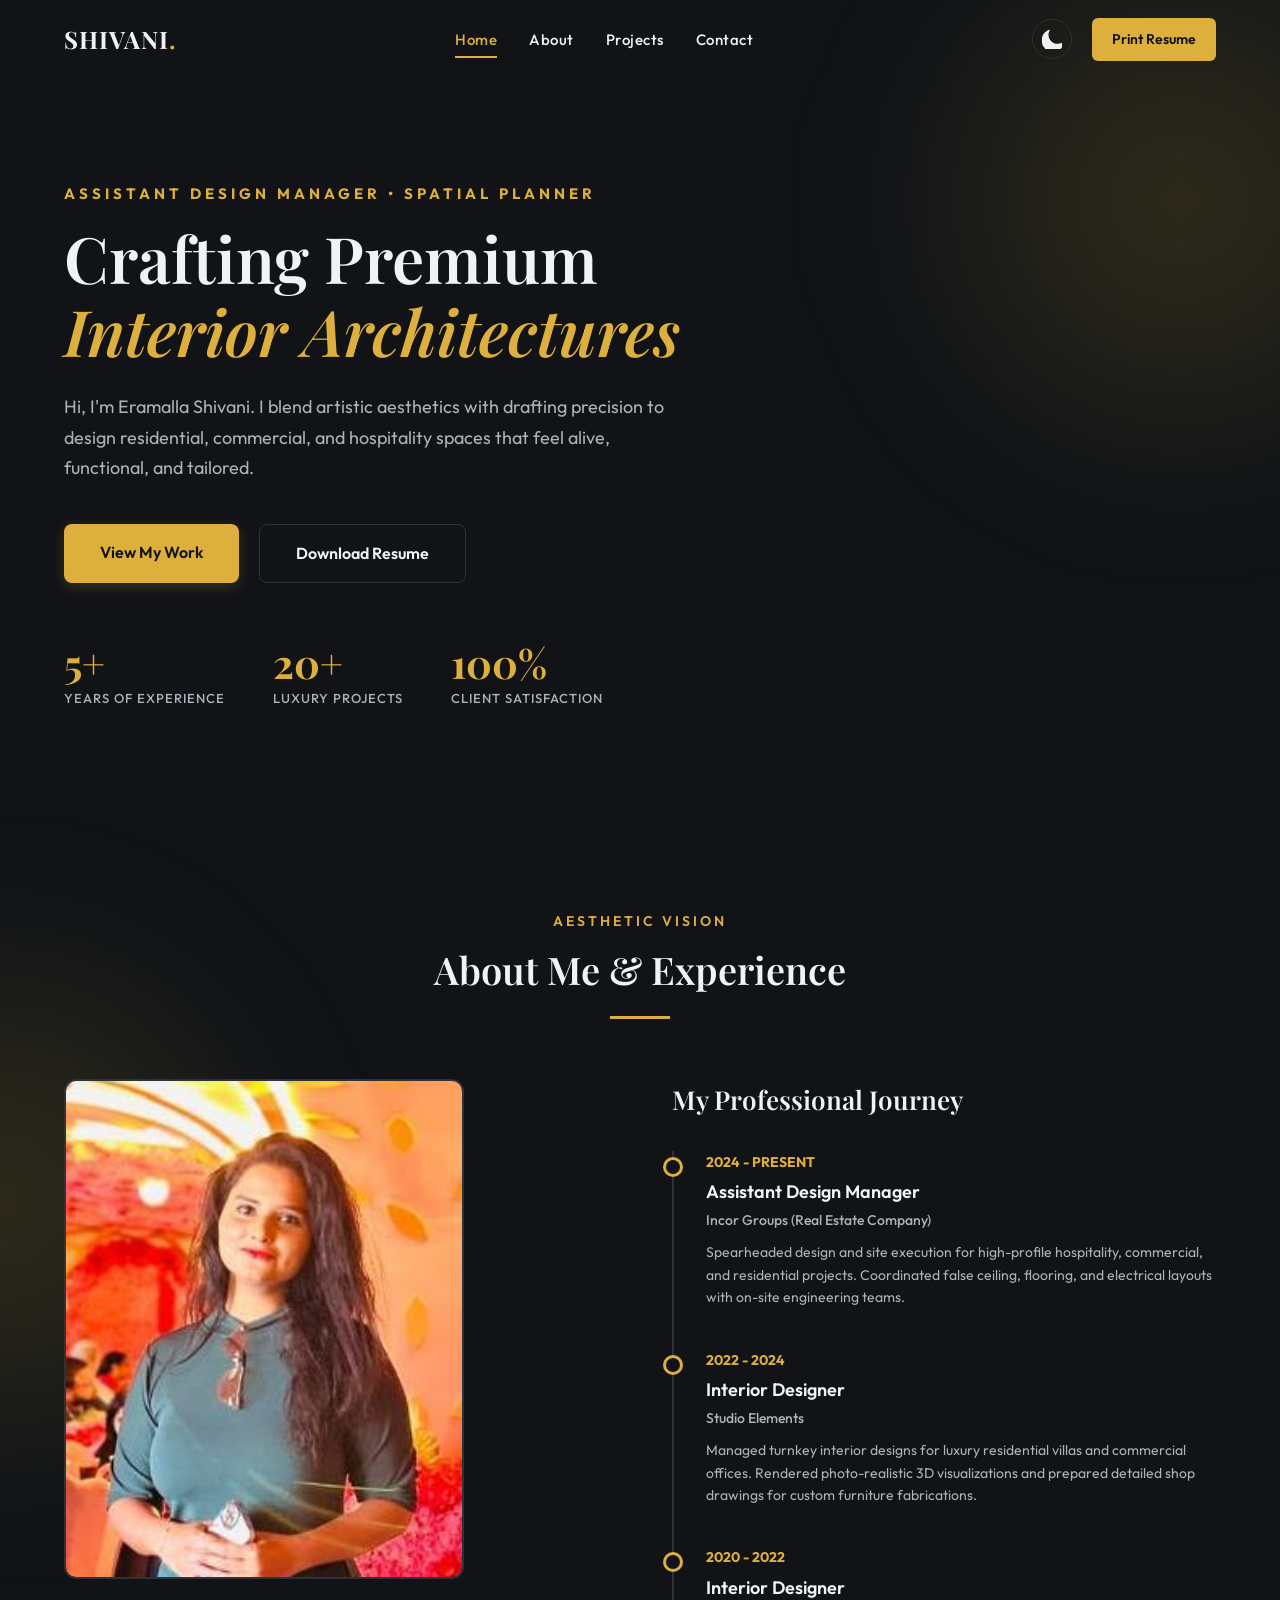
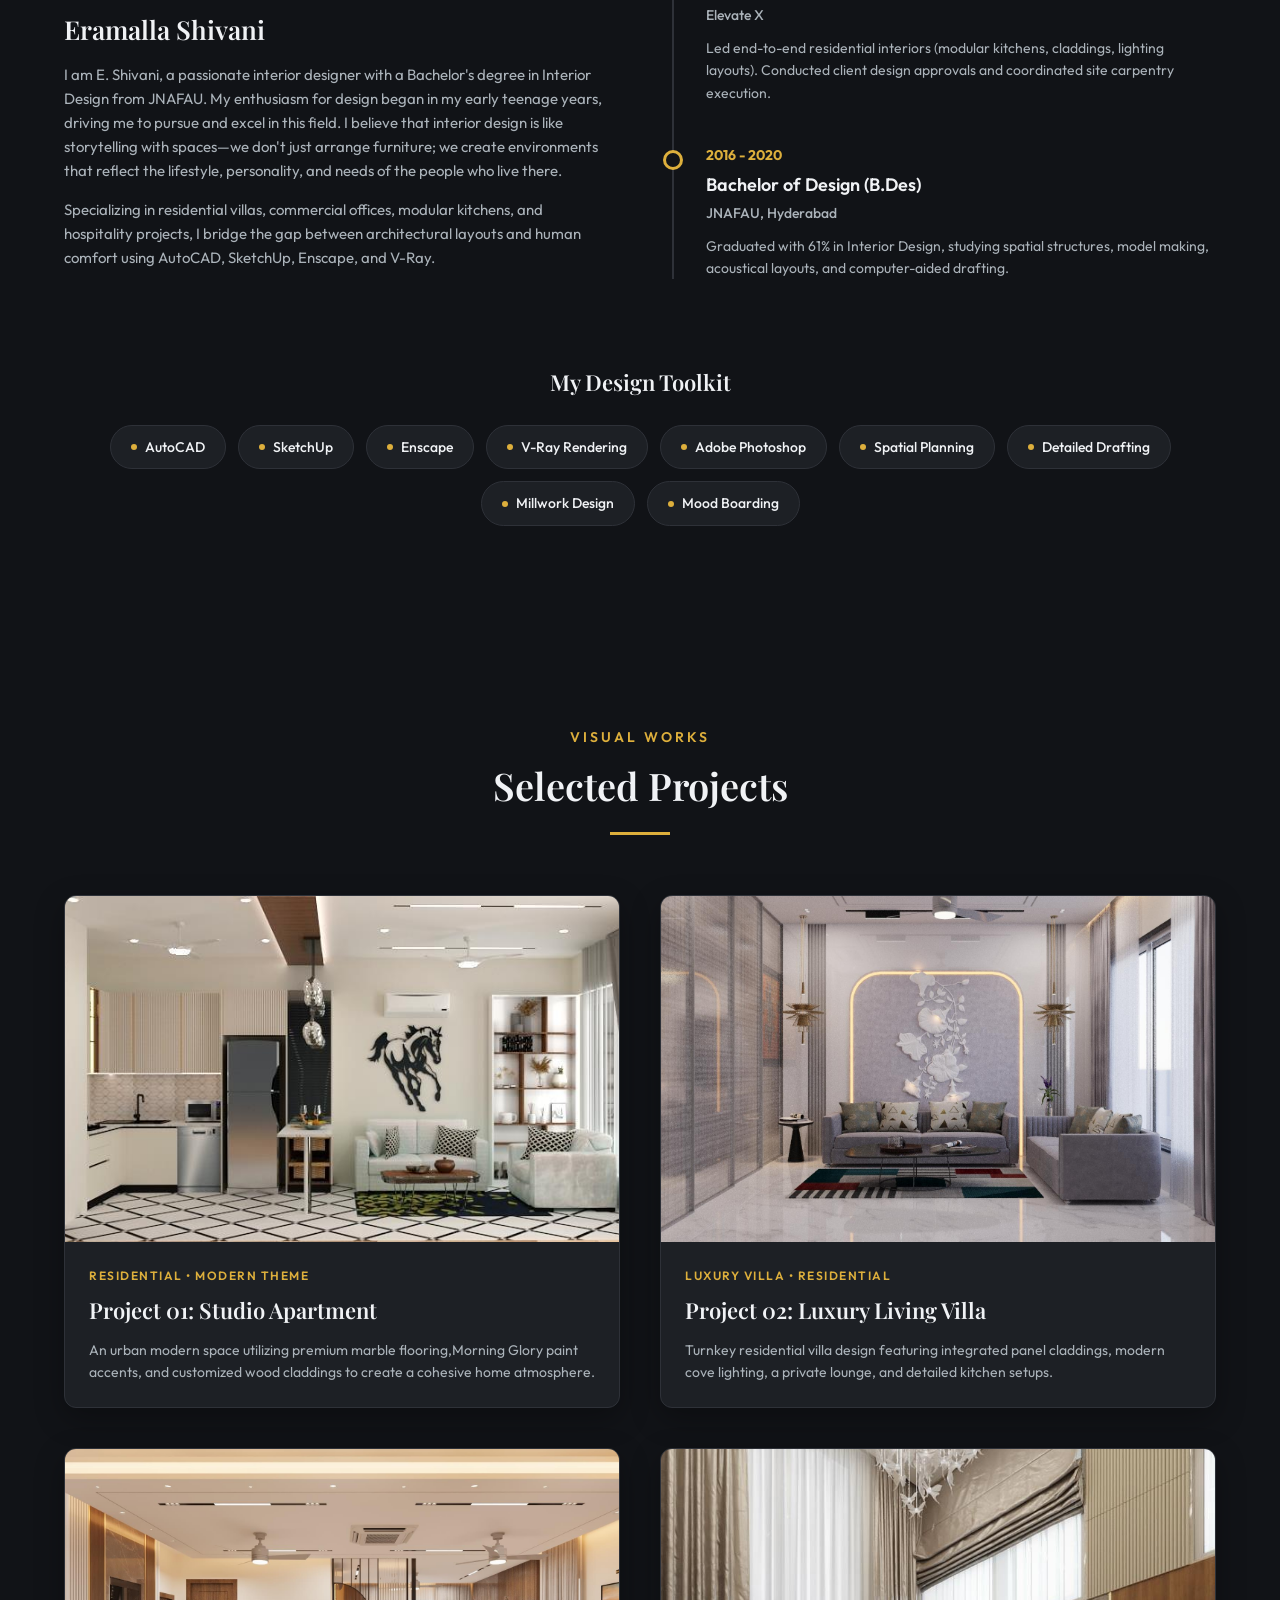
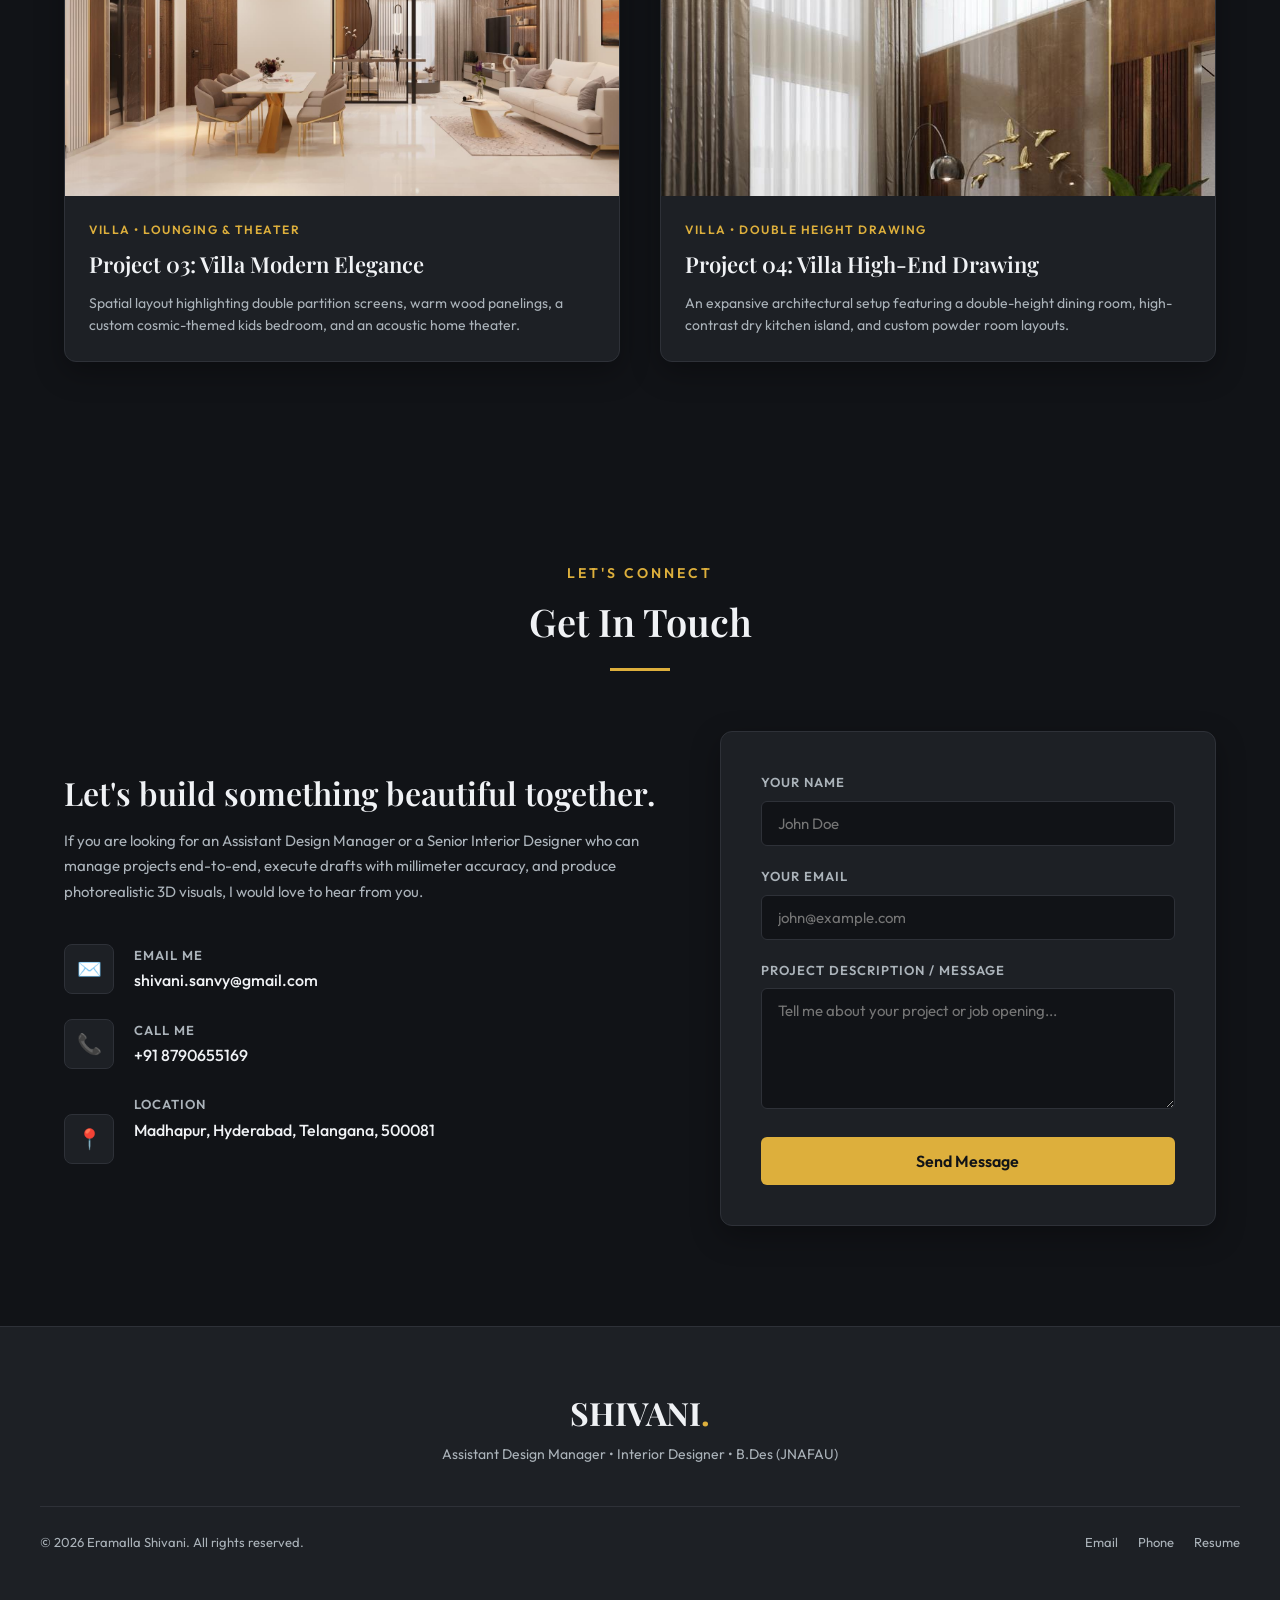
==== index.html @ 8a2777db "Initial commit: Upgraded ATS resume and projects-first portfolio website" ====
<!DOCTYPE html>
<html lang="en">
<head>
    <meta charset="UTF-8">
    <meta name="viewport" content="width=device-width, initial-scale=1.0">
    <meta name="description" content="Professional Interior Design Portfolio of Eramalla Shivani - Assistant Design Manager specializing in premium residential, commercial, and hospitality spaces.">
    <title>Eramalla Shivani | Interior Design & Spatial Planning Portfolio</title>
    
    <!-- Google Fonts: Outfit for body, Playfair Display for headings -->
    <link rel="preconnect" href="https://fonts.googleapis.com">
    <link rel="preconnect" href="https://fonts.gstatic.com" crossorigin>
    <link href="https://fonts.googleapis.com/css2?family=Outfit:wght@300;400;500;600;700&family=Playfair+Display:ital,wght@0,400;0,600;0,700;1,400&display=swap" rel="stylesheet">
    
    <link rel="stylesheet" href="index.css">
</head>
<body class="dark-theme"> <!-- Dark mode by default for high-end studio feel -->
    
    <!-- Background Overlay Elements -->
    <div class="glow-orb" id="orb-1"></div>
    <div class="glow-orb" id="orb-2"></div>

    <!-- Navigation Header -->
    <header class="main-header" id="main-header">
        <div class="header-container">
            <a href="#home" class="logo" id="logo-link">
                <span class="logo-text">SHIVANI</span>
                <span class="logo-dot">.</span>
            </a>
            
            <nav class="nav-menu" id="nav-menu">
                <a href="#home" class="nav-link active">Home</a>
                <a href="#about" class="nav-link">About</a>
                <a href="#projects" class="nav-link">Projects</a>
                <a href="#contact" class="nav-link">Contact</a>
            </nav>

            <div class="header-actions">
                <button class="theme-toggle-btn" id="theme-toggle" aria-label="Toggle Theme">
                    <!-- Sun Icon -->
                    <svg class="sun-icon" width="20" height="20" fill="currentColor" viewBox="0 0 16 16">
                        <path d="M8 11a3 3 0 1 1 0-6 3 3 0 0 1 0 6zm0 1a4 4 0 1 0 0-8 4 4 0 0 0 0 8zM8 0a.5.5 0 0 1 .5.5v2a.5.5 0 0 1-1 0v-2A.5.5 0 0 1 8 0zm0 13a.5.5 0 0 1 .5.5v2a.5.5 0 0 1-1 0v-2A.5.5 0 0 1 8 13zm8-5a.5.5 0 0 1-.5.5h-2a.5.5 0 0 1 0-1h2a.5.5 0 0 1 .5.5zM3 8a.5.5 0 0 1-.5.5h-2a.5.5 0 0 1 0-1h2A.5.5 0 0 1 3 8zm10.657-5.657a.5.5 0 0 1 0 .707l-1.414 1.415a.5.5 0 1 1-.707-.708l1.414-1.414a.5.5 0 0 1 .707 0zm-9.193 9.193a.5.5 0 0 1 0 .707L3.05 13.657a.5.5 0 0 1-.707-.707l1.414-1.414a.5.5 0 0 1 .707 0zm9.193 2.121a.5.5 0 0 1-.707 0l-1.414-1.414a.5.5 0 0 1 .707-.707l1.414 1.414a.5.5 0 0 1 0 .707zM4.464 4.465a.5.5 0 0 1-.707 0L2.343 3.05a.5.5 0 1 1 .707-.707l1.414 1.414a.5.5 0 0 1 0 .708z"/>
                    </svg>
                    <!-- Moon Icon -->
                    <svg class="moon-icon" width="20" height="20" fill="currentColor" viewBox="0 0 16 16">
                        <path d="M6 .278a.768.768 0 0 1 .08.858 7.208 7.208 0 0 0-.878 3.46c0 4.021 3.278 7.277 7.284 7.277 1.397 0 2.767-.394 3.948-1.085a.761.761 0 0 1 1.057.942 9.09 9.09 0 1 1-11.28-11.285A.76.76 0 0 1 6 .278z"/>
                    </svg>
                </button>
                <a href="ERAMALLA_SHIVANI_RESUME_ATS.html" class="nav-cta-btn" id="nav-cta">Print Resume</a>
            </div>
            
            <button class="mobile-menu-btn" id="mobile-menu-btn" aria-label="Open Menu">
                <span class="bar"></span>
                <span class="bar"></span>
                <span class="bar"></span>
            </button>
        </div>
    </header>

    <!-- Mobile Nav Overlay -->
    <div class="mobile-nav-overlay" id="mobile-nav-overlay">
        <nav class="mobile-nav-menu">
            <a href="#home" class="mobile-nav-link">Home</a>
            <a href="#about" class="mobile-nav-link">About</a>
            <a href="#projects" class="mobile-nav-link">Projects</a>
            <a href="#contact" class="mobile-nav-link">Contact</a>
            <a href="ERAMALLA_SHIVANI_RESUME_ATS.html" class="mobile-nav-link mobile-cta">Print Resume</a>
        </nav>
    </div>

    <!-- Main Content -->
    <main>
        
        <!-- Hero Section -->
        <section class="hero-section" id="home">
            <div class="hero-container">
                <div class="hero-content">
                    <span class="hero-subtitle">Assistant Design Manager &bull; Spatial Planner</span>
                    <h1 class="hero-title">Crafting Premium <br><span class="accent-text">Interior Architectures</span></h1>
                    <p class="hero-description">
                        Hi, I'm Eramalla Shivani. I blend artistic aesthetics with drafting precision to design residential, commercial, and hospitality spaces that feel alive, functional, and tailored.
                    </p>
                    <div class="hero-cta-group">
                        <a href="#projects" class="primary-btn">View My Work</a>
                        <a href="ERAMALLA_SHIVANI_RESUME_ATS.html" class="secondary-btn" target="_blank">Download Resume</a>
                    </div>
                    <div class="hero-stats">
                        <div class="stat-item">
                            <span class="stat-num">5+</span>
                            <span class="stat-label">Years of Experience</span>
                        </div>
                        <div class="stat-item">
                            <span class="stat-num">20+</span>
                            <span class="stat-label">Luxury Projects</span>
                        </div>
                        <div class="stat-item">
                            <span class="stat-num">100%</span>
                            <span class="stat-label">Client Satisfaction</span>
                        </div>
                    </div>
                </div>
            </div>
        </section>

        <!-- About & Experience Section -->
        <section class="about-section" id="about">
            <div class="section-container">
                <div class="section-header">
                    <span class="section-subtitle">Aesthetic Vision</span>
                    <h2 class="section-title">About Me & Experience</h2>
                    <div class="header-line"></div>
                </div>
                
                <div class="about-grid">
                    <!-- Bio & Image -->
                    <div class="bio-wrapper">
                        <div class="bio-image-card">
                            <img src="images/page_2_face_closeup.png" alt="Eramalla Shivani" class="bio-photo" id="bio-photo">
                            <div class="card-border-decoration"></div>
                        </div>
                        <div class="bio-text">
                            <h3>Eramalla Shivani</h3>
                            <p>
                                I am E. Shivani, a passionate interior designer with a Bachelor's degree in Interior Design from JNAFAU. My enthusiasm for design began in my early teenage years, driving me to pursue and excel in this field. I believe that interior design is like storytelling with spaces—we don't just arrange furniture; we create environments that reflect the lifestyle, personality, and needs of the people who live there.
                            </p>
                            <p>
                                Specializing in residential villas, commercial offices, modular kitchens, and hospitality projects, I bridge the gap between architectural layouts and human comfort using AutoCAD, SketchUp, Enscape, and V-Ray.
                            </p>
                        </div>
                    </div>
                    
                    <!-- Professional Timeline -->
                    <div class="experience-wrapper">
                        <h3>My Professional Journey</h3>
                        <div class="timeline" id="experience-timeline">
                            
                            <div class="timeline-item">
                                <div class="timeline-dot"></div>
                                <div class="timeline-time">2024 - Present</div>
                                <div class="timeline-content">
                                    <h4>Assistant Design Manager</h4>
                                    <h5>Incor Groups (Real Estate Company)</h5>
                                    <p>Spearheaded design and site execution for high-profile hospitality, commercial, and residential projects. Coordinated false ceiling, flooring, and electrical layouts with on-site engineering teams.</p>
                                </div>
                            </div>
                            
                            <div class="timeline-item">
                                <div class="timeline-dot"></div>
                                <div class="timeline-time">2022 - 2024</div>
                                <div class="timeline-content">
                                    <h4>Interior Designer</h4>
                                    <h5>Studio Elements</h5>
                                    <p>Managed turnkey interior designs for luxury residential villas and commercial offices. Rendered photo-realistic 3D visualizations and prepared detailed shop drawings for custom furniture fabrications.</p>
                                </div>
                            </div>

                            <div class="timeline-item">
                                <div class="timeline-dot"></div>
                                <div class="timeline-time">2020 - 2022</div>
                                <div class="timeline-content">
                                    <h4>Interior Designer</h4>
                                    <h5>Elevate X</h5>
                                    <p>Led end-to-end residential interiors (modular kitchens, claddings, lighting layouts). Conducted client design approvals and coordinated site carpentry execution.</p>
                                </div>
                            </div>
                            
                            <div class="timeline-item">
                                <div class="timeline-dot"></div>
                                <div class="timeline-time">2016 - 2020</div>
                                <div class="timeline-content">
                                    <h4>Bachelor of Design (B.Des)</h4>
                                    <h5>JNAFAU, Hyderabad</h5>
                                    <p>Graduated with 61% in Interior Design, studying spatial structures, model making, acoustical layouts, and computer-aided drafting.</p>
                                </div>
                            </div>
                            
                        </div>
                    </div>
                </div>

                <!-- Toolkit Block -->
                <div class="toolkit-wrapper">
                    <h3 class="toolkit-title">My Design Toolkit</h3>
                    <div class="toolkit-tags">
                        <div class="tool-tag"><span class="tool-dot"></span> AutoCAD</div>
                        <div class="tool-tag"><span class="tool-dot"></span> SketchUp</div>
                        <div class="tool-tag"><span class="tool-dot"></span> Enscape</div>
                        <div class="tool-tag"><span class="tool-dot"></span> V-Ray Rendering</div>
                        <div class="tool-tag"><span class="tool-dot"></span> Adobe Photoshop</div>
                        <div class="tool-tag"><span class="tool-dot"></span> Spatial Planning</div>
                        <div class="tool-tag"><span class="tool-dot"></span> Detailed Drafting</div>
                        <div class="tool-tag"><span class="tool-dot"></span> Millwork Design</div>
                        <div class="tool-tag"><span class="tool-dot"></span> Mood Boarding</div>
                    </div>
                </div>

            </div>
        </section>

        <!-- Selected Projects Section -->
        <section class="projects-section" id="projects">
            <div class="section-container">
                <div class="section-header">
                    <span class="section-subtitle">Visual Works</span>
                    <h2 class="section-title">Selected Projects</h2>
                    <div class="header-line"></div>
                </div>

                <div class="projects-grid" id="projects-grid">
                    
                    <!-- Project 1 Card -->
                    <article class="project-card" data-project-id="p1">
                        <div class="card-image-wrapper">
                            <img src="images/page_8_img_2.jpg" alt="Studio Apartment Urban Modern Layout" class="card-image">
                            <div class="card-overlay">
                                <span class="view-gallery-text">View Full 3D Gallery →</span>
                            </div>
                        </div>
                        <div class="card-info">
                            <span class="project-category">Residential &bull; Modern Theme</span>
                            <h3 class="project-title">Project 01: Studio Apartment</h3>
                            <p class="project-summary">
                                An urban modern space utilizing premium marble flooring,Morning Glory paint accents, and customized wood claddings to create a cohesive home atmosphere.
                            </p>
                        </div>
                    </article>

                    <!-- Project 2 Card -->
                    <article class="project-card" data-project-id="p2">
                        <div class="card-image-wrapper">
                            <img src="images/page_13_img_2.jpg" alt="Luxury Villa Design Layout" class="card-image">
                            <div class="card-overlay">
                                <span class="view-gallery-text">View Full 3D Gallery →</span>
                            </div>
                        </div>
                        <div class="card-info">
                            <span class="project-category">Luxury Villa &bull; Residential</span>
                            <h3 class="project-title">Project 02: Luxury Living Villa</h3>
                            <p class="project-summary">
                                Turnkey residential villa design featuring integrated panel claddings, modern cove lighting, a private lounge, and detailed kitchen setups.
                            </p>
                        </div>
                    </article>

                    <!-- Project 3 Card -->
                    <article class="project-card" data-project-id="p3">
                        <div class="card-image-wrapper">
                            <img src="images/page_19_img_2.jpg" alt="Villa LLD Layout" class="card-image">
                            <div class="card-overlay">
                                <span class="view-gallery-text">View Full 3D Gallery →</span>
                            </div>
                        </div>
                        <div class="card-info">
                            <span class="project-category">Villa &bull; Lounging & Theater</span>
                            <h3 class="project-title">Project 03: Villa Modern Elegance</h3>
                            <p class="project-summary">
                                Spatial layout highlighting double partition screens, warm wood panelings, a custom cosmic-themed kids bedroom, and an acoustic home theater.
                            </p>
                        </div>
                    </article>

                    <!-- Project 4 Card -->
                    <article class="project-card" data-project-id="p4">
                        <div class="card-image-wrapper">
                            <img src="images/page_23_img_2.jpg" alt="Double Height Dining Area Layout" class="card-image">
                            <div class="card-overlay">
                                <span class="view-gallery-text">View Full 3D Gallery →</span>
                            </div>
                        </div>
                        <div class="card-info">
                            <span class="project-category">Villa &bull; Double Height Drawing</span>
                            <h3 class="project-title">Project 04: Villa High-End Drawing</h3>
                            <p class="project-summary">
                                An expansive architectural setup featuring a double-height dining room, high-contrast dry kitchen island, and custom powder room layouts.
                            </p>
                        </div>
                    </article>

                </div>
            </div>
        </section>

        <!-- Contact Section -->
        <section class="contact-section" id="contact">
            <div class="section-container">
                <div class="section-header">
                    <span class="section-subtitle">Let's Connect</span>
                    <h2 class="section-title">Get In Touch</h2>
                    <div class="header-line"></div>
                </div>

                <div class="contact-grid">
                    <div class="contact-details">
                        <h3>Let's build something beautiful together.</h3>
                        <p>
                            If you are looking for an Assistant Design Manager or a Senior Interior Designer who can manage projects end-to-end, execute drafts with millimeter accuracy, and produce photorealistic 3D visuals, I would love to hear from you.
                        </p>
                        
                        <div class="contact-links-list">
                            <div class="contact-link-item">
                                <span class="contact-icon-box">✉️</span>
                                <div>
                                    <h5>Email Me</h5>
                                    <a href="mailto:shivani.sanvy@gmail.com">shivani.sanvy@gmail.com</a>
                                </div>
                            </div>
                            <div class="contact-link-item">
                                <span class="contact-icon-box">📞</span>
                                <div>
                                    <h5>Call Me</h5>
                                    <a href="tel:+918790655169">+91 8790655169</a>
                                </div>
                            </div>
                            <div class="contact-link-item">
                                <span class="contact-icon-box">📍</span>
                                <div>
                                    <h5>Location</h5>
                                    <p>Madhapur, Hyderabad, Telangana, 500081</p>
                                </div>
                            </div>
                        </div>
                    </div>

                    <!-- Simple Interactive Contact Form -->
                    <div class="contact-form-card">
                        <form id="contact-form" onsubmit="event.preventDefault(); alert('Thank you for reaching out! Shivani will get back to you shortly.'); this.reset();">
                            <div class="form-group">
                                <label for="form-name">Your Name</label>
                                <input type="text" id="form-name" placeholder="John Doe" required>
                            </div>
                            <div class="form-group">
                                <label for="form-email">Your Email</label>
                                <input type="email" id="form-email" placeholder="john@example.com" required>
                            </div>
                            <div class="form-group">
                                <label for="form-message">Project Description / Message</label>
                                <textarea id="form-message" rows="5" placeholder="Tell me about your project or job opening..." required></textarea>
                            </div>
                            <button type="submit" class="submit-btn">Send Message</button>
                        </form>
                    </div>
                </div>
            </div>
        </section>

    </main>

    <!-- Footer -->
    <footer class="main-footer">
        <div class="footer-container">
            <div class="footer-top">
                <a href="#home" class="footer-logo">SHIVANI<span class="logo-dot">.</span></a>
                <p>Assistant Design Manager &bull; Interior Designer &bull; B.Des (JNAFAU)</p>
            </div>
            <div class="footer-bottom">
                <p class="copyright">&copy; 2026 Eramalla Shivani. All rights reserved.</p>
                <div class="footer-socials">
                    <a href="mailto:shivani.sanvy@gmail.com">Email</a>
                    <a href="tel:+918790655169">Phone</a>
                    <a href="ERAMALLA_SHIVANI_RESUME_ATS.html" target="_blank">Resume</a>
                </div>
            </div>
        </div>
    </footer>

    <!-- Interactive Lightbox Modal -->
    <div class="lightbox-modal" id="lightbox-modal" aria-hidden="true" role="dialog">
        <button class="lightbox-close" id="lightbox-close" aria-label="Close Lightbox">&times;</button>
        
        <div class="lightbox-container">
            <div class="lightbox-content">
                <!-- Project info -->
                <div class="lightbox-info">
                    <h3 class="lightbox-title" id="lightbox-title">Project Name</h3>
                    <p class="lightbox-desc" id="lightbox-desc">Project description goes here.</p>
                </div>
                
                <!-- Main image display -->
                <div class="lightbox-slider-wrapper">
                    <button class="slider-btn prev-btn" id="slider-prev" aria-label="Previous image">&lt;</button>
                    <div class="slider-image-container">
                        <img src="" alt="Project Visual Rendering" class="slider-image" id="slider-image">
                    </div>
                    <button class="slider-btn next-btn" id="slider-next" aria-label="Next image">&gt;</button>
                </div>

                <!-- Slider Indicators / Thumbnails -->
                <div class="lightbox-thumbnails" id="lightbox-thumbnails">
                    <!-- Dynamic thumbs will be placed here -->
                </div>

                <div class="lightbox-counter" id="lightbox-counter">Image 1 of 5</div>
            </div>
        </div>
    </div>

    <!-- Scripts -->
    <script src="app.js"></script>
</body>
</html>
---- index.css ----
/* Design System & Variables */
:root {
    /* Fonts */
    --font-heading: 'Playfair Display', Georgia, serif;
    --font-body: 'Outfit', -apple-system, BlinkMacSystemFont, sans-serif;
    
    /* Layout */
    --container-width: 1200px;
    --header-height: 80px;
    --border-radius: 12px;
    --transition: all 0.35s cubic-bezier(0.25, 0.8, 0.25, 1);
    
    /* Light Theme Palette (HSL) */
    --light-bg: hsl(30, 20%, 97%);
    --light-card: hsl(0, 0%, 100%);
    --light-text: hsl(220, 20%, 15%);
    --light-text-muted: hsl(220, 10%, 45%);
    --light-accent: hsl(43, 75%, 45%);
    --light-accent-muted: hsl(43, 50%, 88%);
    --light-border: hsl(220, 15%, 90%);
    --light-glow: rgba(212, 175, 55, 0.15);
}

/* Theme Mappings */
.dark-theme {
    --bg-color: hsl(220, 15%, 8%);
    --card-color: hsl(220, 12%, 13%);
    --text-color: hsl(210, 20%, 95%);
    --text-muted: hsl(210, 10%, 70%);
    --accent-color: hsl(43, 70%, 55%);
    --accent-muted: hsl(43, 40%, 20%);
    --border-color: hsl(220, 10%, 20%);
    --glow-color: rgba(212, 175, 55, 0.2);
    --shadow: 0 10px 30px rgba(0, 0, 0, 0.3);
}

.light-theme {
    --bg-color: var(--light-bg);
    --card-color: var(--light-card);
    --text-color: var(--light-text);
    --text-muted: var(--light-text-muted);
    --accent-color: var(--light-accent);
    --accent-muted: var(--light-accent-muted);
    --border-color: var(--light-border);
    --glow-color: var(--light-glow);
    --shadow: 0 10px 30px rgba(44, 62, 80, 0.08);
}

/* Base Styles */
* {
    box-sizing: border-box;
    margin: 0;
    padding: 0;
}

html {
    scroll-behavior: smooth;
}

body {
    background-color: var(--bg-color);
    color: var(--text-color);
    font-family: var(--font-body);
    line-height: 1.6;
    overflow-x: hidden;
    transition: background-color 0.4s ease, color 0.4s ease;
}

/* Ambient glow orbs */
.glow-orb {
    position: absolute;
    width: 600px;
    height: 600px;
    border-radius: 50%;
    background: radial-gradient(circle, var(--glow-color) 0%, rgba(0,0,0,0) 70%);
    z-index: -1;
    pointer-events: none;
    filter: blur(80px);
    transition: background 0.4s ease;
}

#orb-1 {
    top: -100px;
    right: -200px;
    animation: drift 25s infinite alternate;
}

#orb-2 {
    top: 900px;
    left: -300px;
    animation: drift 30s infinite alternate-reverse;
}

@keyframes drift {
    0% { transform: translate(0, 0) scale(1); }
    100% { transform: translate(100px, 80px) scale(1.1); }
}

/* Typography elements */
h1, h2, h3, h4, h5, h6 {
    font-family: var(--font-heading);
    font-weight: 600;
    color: var(--text-color);
}

a {
    color: var(--accent-color);
    text-decoration: none;
    transition: var(--transition);
}

/* Layout Utilities */
.section-container {
    max-width: var(--container-width);
    margin: 0 auto;
    padding: 100px 24px;
}

.section-header {
    text-align: center;
    margin-bottom: 60px;
}

.section-subtitle {
    font-family: var(--font-body);
    font-size: 14px;
    text-transform: uppercase;
    letter-spacing: 3px;
    color: var(--accent-color);
    font-weight: 600;
    display: block;
    margin-bottom: 8px;
}

.section-title {
    font-size: 38px;
    margin-bottom: 15px;
}

.header-line {
    width: 60px;
    height: 3px;
    background-color: var(--accent-color);
    margin: 0 auto;
}

/* Navigation Header with glassmorphism */
.main-header {
    position: fixed;
    top: 0;
    left: 0;
    width: 100%;
    height: var(--header-height);
    z-index: 100;
    transition: var(--transition);
    border-bottom: 1px solid transparent;
}

.main-header.scrolled {
    background-color: rgba(18, 22, 28, 0.8);
    backdrop-filter: blur(12px);
    -webkit-backdrop-filter: blur(12px);
    height: 70px;
    border-bottom: 1px solid var(--border-color);
    box-shadow: 0 4px 20px rgba(0, 0, 0, 0.15);
}

.light-theme .main-header.scrolled {
    background-color: rgba(247, 246, 244, 0.85);
}

.header-container {
    max-width: var(--container-width);
    height: 100%;
    margin: 0 auto;
    padding: 0 24px;
    display: flex;
    justify-content: space-between;
    align-items: center;
}

.logo {
    display: flex;
    align-items: baseline;
    font-family: var(--font-heading);
    font-size: 24px;
    font-weight: 700;
    letter-spacing: 1px;
    color: var(--text-color);
}

.logo-dot {
    color: var(--accent-color);
}

.nav-menu {
    display: flex;
    gap: 32px;
}

.nav-link {
    color: var(--text-color);
    font-size: 15px;
    font-weight: 500;
    letter-spacing: 0.5px;
    position: relative;
    padding: 6px 0;
}

.nav-link::after {
    content: '';
    position: absolute;
    bottom: 0;
    left: 0;
    width: 0;
    height: 2px;
    background-color: var(--accent-color);
    transition: var(--transition);
}

.nav-link:hover, .nav-link.active {
    color: var(--accent-color);
}

.nav-link:hover::after, .nav-link.active::after {
    width: 100%;
}

.header-actions {
    display: flex;
    align-items: center;
    gap: 20px;
}

/* Theme Toggle Button */
.theme-toggle-btn {
    background: none;
    border: none;
    color: var(--text-color);
    cursor: pointer;
    width: 40px;
    height: 40px;
    border-radius: 50%;
    display: flex;
    align-items: center;
    justify-content: center;
    transition: var(--transition);
    border: 1px solid var(--border-color);
}

.theme-toggle-btn:hover {
    color: var(--accent-color);
    background-color: var(--border-color);
}

.sun-icon { display: none; }
.moon-icon { display: block; }

.light-theme .sun-icon { display: block; }
.light-theme .moon-icon { display: none; }

.nav-cta-btn {
    background-color: var(--accent-color);
    color: hsl(220, 15%, 8%);
    font-weight: 600;
    padding: 10px 20px;
    border-radius: 6px;
    font-size: 14px;
}

.light-theme .nav-cta-btn {
    color: #ffffff;
}

.nav-cta-btn:hover {
    transform: translateY(-2px);
    box-shadow: 0 4px 12px rgba(212, 175, 55, 0.3);
}

/* Mobile Menu Button */
.mobile-menu-btn {
    display: none;
    flex-direction: column;
    justify-content: space-between;
    width: 24px;
    height: 18px;
    background: none;
    border: none;
    cursor: pointer;
    z-index: 102;
}

.mobile-menu-btn .bar {
    width: 100%;
    height: 2px;
    background-color: var(--text-color);
    transition: var(--transition);
}

/* Mobile Menu Open State */
.mobile-menu-btn.open .bar:nth-child(1) {
    transform: rotate(45deg) translate(5px, 6px);
}
.mobile-menu-btn.open .bar:nth-child(2) {
    opacity: 0;
}
.mobile-menu-btn.open .bar:nth-child(3) {
    transform: rotate(-45deg) translate(5px, -6px);
}

.mobile-nav-overlay {
    position: fixed;
    top: 0;
    left: 0;
    width: 100vw;
    height: 100vh;
    background-color: var(--bg-color);
    z-index: 99;
    display: flex;
    align-items: center;
    justify-content: center;
    transform: translateX(100%);
    transition: transform 0.4s ease-in-out;
}

.mobile-nav-overlay.open {
    transform: translateX(0);
}

.mobile-nav-menu {
    display: flex;
    flex-direction: column;
    gap: 30px;
    text-align: center;
}

.mobile-nav-link {
    font-family: var(--font-heading);
    font-size: 28px;
    color: var(--text-color);
}

.mobile-cta {
    font-family: var(--font-body);
    font-size: 20px;
    padding: 12px 30px;
    background-color: var(--accent-color);
    color: #ffffff;
    border-radius: 30px;
    margin-top: 15px;
}

/* Hero Section Style */
.hero-section {
    min-height: 90vh;
    padding-top: var(--header-height);
    display: flex;
    align-items: center;
    position: relative;
}

.hero-container {
    max-width: var(--container-width);
    margin: 0 auto;
    padding: 60px 24px;
    width: 100%;
}

.hero-content {
    max-width: 700px;
    position: relative;
    z-index: 10;
}

.hero-subtitle {
    font-size: 15px;
    text-transform: uppercase;
    letter-spacing: 4px;
    color: var(--accent-color);
    font-weight: 700;
    display: inline-block;
    margin-bottom: 15px;
}

.hero-title {
    font-size: 64px;
    line-height: 1.15;
    margin-bottom: 24px;
}

.accent-text {
    font-style: italic;
    color: var(--accent-color);
}

.hero-description {
    font-size: 18px;
    color: var(--text-muted);
    margin-bottom: 40px;
    line-height: 1.7;
    max-width: 600px;
}

.hero-cta-group {
    display: flex;
    gap: 20px;
    margin-bottom: 60px;
}

.primary-btn {
    background-color: var(--accent-color);
    color: hsl(220, 15%, 8%);
    font-weight: 600;
    padding: 16px 36px;
    border-radius: 8px;
    font-size: 16px;
    box-shadow: 0 4px 14px rgba(212, 175, 55, 0.2);
}

.light-theme .primary-btn {
    color: #ffffff;
}

.primary-btn:hover {
    transform: translateY(-3px);
    box-shadow: 0 8px 24px rgba(212, 175, 55, 0.4);
}

.secondary-btn {
    background-color: transparent;
    color: var(--text-color);
    font-weight: 600;
    padding: 16px 36px;
    border-radius: 8px;
    font-size: 16px;
    border: 1px solid var(--border-color);
}

.secondary-btn:hover {
    background-color: var(--border-color);
    transform: translateY(-3px);
}

.hero-stats {
    display: flex;
    gap: 48px;
}

.stat-item {
    display: flex;
    flex-direction: column;
}

.stat-num {
    font-family: var(--font-heading);
    font-size: 40px;
    font-weight: 700;
    color: var(--accent-color);
    line-height: 1;
    margin-bottom: 5px;
}

.stat-label {
    font-size: 13px;
    text-transform: uppercase;
    letter-spacing: 1px;
    color: var(--text-muted);
    font-weight: 500;
}

/* About Section */
.about-grid {
    display: grid;
    grid-template-columns: 1fr 1fr;
    gap: 64px;
    align-items: start;
    margin-bottom: 60px;
}

.bio-wrapper {
    display: flex;
    flex-direction: column;
    gap: 30px;
}

.bio-image-card {
    position: relative;
    max-width: 400px;
    border-radius: var(--border-radius);
    overflow: hidden;
}

.bio-photo {
    width: 100%;
    display: block;
    aspect-ratio: 4/5;
    object-fit: cover;
    border-radius: var(--border-radius);
    border: 2px solid var(--border-color);
}

.card-border-decoration {
    position: absolute;
    top: 15px;
    left: 15px;
    right: -15px;
    bottom: -15px;
    border: 2px solid var(--accent-color);
    border-radius: var(--border-radius);
    z-index: -1;
    transition: var(--transition);
}

.bio-image-card:hover .card-border-decoration {
    transform: translate(-5px, -5px);
}

.bio-text h3 {
    font-size: 26px;
    margin-bottom: 12px;
}

.bio-text p {
    color: var(--text-muted);
    font-size: 15px;
    margin-bottom: 15px;
}

.experience-wrapper h3 {
    font-size: 26px;
    margin-bottom: 30px;
}

/* Professional Timeline */
.timeline {
    position: relative;
    border-left: 2px solid var(--border-color);
    padding-left: 32px;
}

.timeline-item {
    position: relative;
    margin-bottom: 40px;
}

.timeline-item:last-child {
    margin-bottom: 0;
}

.timeline-dot {
    position: absolute;
    left: -43px;
    top: 6px;
    width: 20px;
    height: 20px;
    border-radius: 50%;
    background-color: var(--bg-color);
    border: 3px solid var(--accent-color);
    z-index: 2;
    transition: var(--transition);
}

.timeline-item:hover .timeline-dot {
    background-color: var(--accent-color);
    transform: scale(1.2);
}

.timeline-time {
    font-size: 14px;
    font-weight: 700;
    color: var(--accent-color);
    margin-bottom: 5px;
    text-transform: uppercase;
}

.timeline-content h4 {
    font-family: var(--font-body);
    font-size: 18px;
    font-weight: 600;
    margin-bottom: 2px;
}

.timeline-content h5 {
    font-family: var(--font-body);
    font-size: 14px;
    font-weight: 500;
    color: var(--text-muted);
    margin-bottom: 10px;
}

.timeline-content p {
    font-size: 14px;
    color: var(--text-muted);
}

/* Toolkit styling */
.toolkit-wrapper {
    margin-top: 80px;
    text-align: center;
}

.toolkit-title {
    font-size: 22px;
    margin-bottom: 25px;
}

.toolkit-tags {
    display: flex;
    flex-wrap: wrap;
    justify-content: center;
    gap: 12px;
}

.tool-tag {
    background-color: var(--card-color);
    border: 1px solid var(--border-color);
    color: var(--text-color);
    padding: 10px 20px;
    border-radius: 30px;
    font-size: 14px;
    font-weight: 500;
    display: flex;
    align-items: center;
    gap: 8px;
    transition: var(--transition);
}

.tool-tag:hover {
    border-color: var(--accent-color);
    transform: translateY(-2px);
}

.tool-dot {
    width: 6px;
    height: 6px;
    border-radius: 50%;
    background-color: var(--accent-color);
}

/* Projects Section */
.projects-grid {
    display: grid;
    grid-template-columns: repeat(2, 1fr);
    gap: 40px;
}

.project-card {
    background-color: var(--card-color);
    border: 1px solid var(--border-color);
    border-radius: var(--border-radius);
    overflow: hidden;
    cursor: pointer;
    box-shadow: var(--shadow);
    transition: var(--transition);
}

.project-card:hover {
    transform: translateY(-8px);
    border-color: var(--accent-color);
}

.card-image-wrapper {
    position: relative;
    aspect-ratio: 16/10;
    overflow: hidden;
}

.card-image {
    width: 100%;
    height: 100%;
    object-fit: cover;
    transition: transform 0.5s ease;
}

.project-card:hover .card-image {
    transform: scale(1.05);
}

.card-overlay {
    position: absolute;
    top: 0;
    left: 0;
    width: 100%;
    height: 100%;
    background-color: rgba(20, 25, 33, 0.65);
    display: flex;
    align-items: center;
    justify-content: center;
    opacity: 0;
    transition: var(--transition);
}

.project-card:hover .card-overlay {
    opacity: 1;
}

.view-gallery-text {
    font-size: 15px;
    font-weight: 600;
    color: #ffffff;
    border: 1px solid #ffffff;
    padding: 10px 20px;
    border-radius: 6px;
}

.card-info {
    padding: 24px;
}

.project-category {
    font-size: 12px;
    text-transform: uppercase;
    letter-spacing: 1.5px;
    color: var(--accent-color);
    font-weight: 600;
    display: block;
    margin-bottom: 8px;
}

.project-title {
    font-size: 22px;
    margin-bottom: 10px;
}

.project-summary {
    font-size: 14px;
    color: var(--text-muted);
}

/* Contact Section */
.contact-grid {
    display: grid;
    grid-template-columns: 1.2fr 1fr;
    gap: 60px;
    align-items: center;
}

.contact-details h3 {
    font-size: 32px;
    margin-bottom: 15px;
    line-height: 1.25;
}

.contact-details p {
    color: var(--text-muted);
    font-size: 15px;
    margin-bottom: 40px;
    line-height: 1.7;
}

.contact-links-list {
    display: flex;
    flex-direction: column;
    gap: 25px;
}

.contact-link-item {
    display: flex;
    align-items: center;
    gap: 20px;
}

.contact-icon-box {
    width: 50px;
    height: 50px;
    border-radius: 8px;
    background-color: var(--card-color);
    border: 1px solid var(--border-color);
    display: flex;
    align-items: center;
    justify-content: center;
    font-size: 20px;
    color: var(--accent-color);
}

.contact-link-item h5 {
    font-family: var(--font-body);
    font-size: 13px;
    text-transform: uppercase;
    letter-spacing: 1px;
    color: var(--text-muted);
    margin-bottom: 2px;
}

.contact-link-item a, .contact-link-item p {
    font-size: 16px;
    font-weight: 500;
    color: var(--text-color);
}

.contact-link-item a:hover {
    color: var(--accent-color);
}

/* Form Styles */
.contact-form-card {
    background-color: var(--card-color);
    border: 1px solid var(--border-color);
    padding: 40px;
    border-radius: var(--border-radius);
    box-shadow: var(--shadow);
}

.form-group {
    margin-bottom: 20px;
}

.form-group label {
    display: block;
    font-size: 13px;
    text-transform: uppercase;
    letter-spacing: 1px;
    color: var(--text-muted);
    font-weight: 600;
    margin-bottom: 8px;
}

.form-group input, .form-group textarea {
    width: 100%;
    background-color: var(--bg-color);
    border: 1px solid var(--border-color);
    border-radius: 6px;
    padding: 12px 16px;
    font-family: var(--font-body);
    color: var(--text-color);
    font-size: 15px;
    outline: none;
    transition: var(--transition);
}

.form-group input:focus, .form-group textarea:focus {
    border-color: var(--accent-color);
    box-shadow: 0 0 8px rgba(212, 175, 55, 0.15);
}

.submit-btn {
    width: 100%;
    background-color: var(--accent-color);
    color: hsl(220, 15%, 8%);
    font-family: var(--font-body);
    font-weight: 600;
    padding: 14px;
    border: none;
    border-radius: 6px;
    cursor: pointer;
    font-size: 16px;
    transition: var(--transition);
}

.light-theme .submit-btn {
    color: #ffffff;
}

.submit-btn:hover {
    box-shadow: 0 4px 12px rgba(212, 175, 55, 0.3);
    transform: translateY(-2px);
}

/* Footer styling */
.main-footer {
    border-top: 1px solid var(--border-color);
    background-color: var(--card-color);
    padding: 60px 24px;
}

.footer-container {
    max-width: var(--container-width);
    margin: 0 auto;
    display: flex;
    flex-direction: column;
    gap: 40px;
}

.footer-top {
    text-align: center;
}

.footer-logo {
    font-family: var(--font-heading);
    font-size: 32px;
    font-weight: 700;
    color: var(--text-color);
}

.footer-top p {
    color: var(--text-muted);
    font-size: 14px;
    margin-top: 5px;
}

.footer-bottom {
    display: flex;
    justify-content: space-between;
    align-items: center;
    border-top: 1px solid var(--border-color);
    padding-top: 25px;
}

.copyright {
    font-size: 13px;
    color: var(--text-muted);
}

.footer-socials {
    display: flex;
    gap: 20px;
    font-size: 13px;
}

.footer-socials a {
    color: var(--text-muted);
}

.footer-socials a:hover {
    color: var(--accent-color);
}

/* Lightbox Modal with slide actions */
.lightbox-modal {
    position: fixed;
    top: 0;
    left: 0;
    width: 100vw;
    height: 100vh;
    background-color: rgba(10, 12, 16, 0.95);
    z-index: 1000;
    display: none;
    align-items: center;
    justify-content: center;
    opacity: 0;
    transition: opacity 0.35s ease;
}

.lightbox-modal.open {
    display: flex;
    opacity: 1;
}

.lightbox-close {
    position: absolute;
    top: 30px;
    right: 40px;
    background: none;
    border: none;
    color: #ffffff;
    font-size: 48px;
    cursor: pointer;
    z-index: 1010;
    line-height: 1;
    transition: var(--transition);
}

.lightbox-close:hover {
    color: var(--accent-color);
    transform: rotate(90deg);
}

.lightbox-container {
    width: 90%;
    max-width: 1000px;
    height: 85%;
    display: flex;
    flex-direction: column;
    justify-content: center;
    z-index: 1005;
}

.lightbox-content {
    background-color: var(--card-color);
    border: 1px solid var(--border-color);
    border-radius: var(--border-radius);
    padding: 30px;
    display: flex;
    flex-direction: column;
    align-items: center;
    position: relative;
    box-shadow: 0 20px 50px rgba(0, 0, 0, 0.5);
    width: 100%;
}

.lightbox-info {
    text-align: center;
    margin-bottom: 20px;
    width: 100%;
}

.lightbox-title {
    font-size: 26px;
    margin-bottom: 5px;
    color: #ffffff;
}

.light-theme .lightbox-title {
    color: var(--text-color);
}

.lightbox-desc {
    font-size: 14px;
    color: var(--text-muted);
    max-width: 600px;
    margin: 0 auto;
}

.lightbox-slider-wrapper {
    display: flex;
    align-items: center;
    justify-content: space-between;
    width: 100%;
    position: relative;
    margin-bottom: 25px;
}

.slider-image-container {
    width: calc(100% - 120px);
    aspect-ratio: 16/9;
    overflow: hidden;
    border-radius: 6px;
    border: 1px solid var(--border-color);
}

.slider-image {
    width: 100%;
    height: 100%;
    object-fit: contain;
    background-color: #0b0d10;
    transition: transform 0.4s ease;
}

.slider-btn {
    background-color: rgba(255, 255, 255, 0.1);
    color: #ffffff;
    border: none;
    width: 48px;
    height: 48px;
    border-radius: 50%;
    cursor: pointer;
    font-size: 20px;
    display: flex;
    align-items: center;
    justify-content: center;
    transition: var(--transition);
}

.slider-btn:hover {
    background-color: var(--accent-color);
    color: #000000;
}

/* Thumbnails list */
.lightbox-thumbnails {
    display: flex;
    justify-content: center;
    gap: 8px;
    margin-bottom: 10px;
    width: 100%;
    overflow-x: auto;
    padding-bottom: 5px;
}

.thumb-item {
    width: 60px;
    height: 40px;
    object-fit: cover;
    border-radius: 4px;
    cursor: pointer;
    opacity: 0.5;
    border: 2px solid transparent;
    transition: var(--transition);
}

.thumb-item.active, .thumb-item:hover {
    opacity: 1;
    border-color: var(--accent-color);
}

.lightbox-counter {
    font-size: 13px;
    color: var(--text-muted);
}

/* RESPONSIVE DESIGN */
@media (max-width: 992px) {
    .section-title { font-size: 32px; }
    .hero-title { font-size: 48px; }
    .about-grid { grid-template-columns: 1fr; gap: 40px; }
    .bio-image-card { margin: 0 auto; }
    .projects-grid { grid-template-columns: 1fr; gap: 30px; }
    .contact-grid { grid-template-columns: 1fr; gap: 40px; }
}

@media (max-width: 768px) {
    .nav-menu { display: none; }
    .header-actions .nav-cta-btn { display: none; }
    .mobile-menu-btn { display: flex; }
    .hero-section { min-height: 80vh; }
    .hero-stats { gap: 30px; }
    .stat-num { font-size: 32px; }
    .hero-cta-group { flex-direction: column; gap: 12px; }
    .primary-btn, .secondary-btn { width: 100%; text-align: center; }
    .timeline { padding-left: 20px; }
    .timeline-dot { left: -31px; }
    
    .lightbox-container { width: 95%; height: 90%; }
    .lightbox-content { padding: 15px; }
    .slider-image-container { width: 100%; }
    .slider-btn { position: absolute; top: 50%; transform: translateY(-50%); z-index: 10; }
    #slider-prev { left: 10px; }
    #slider-next { right: 10px; }
}
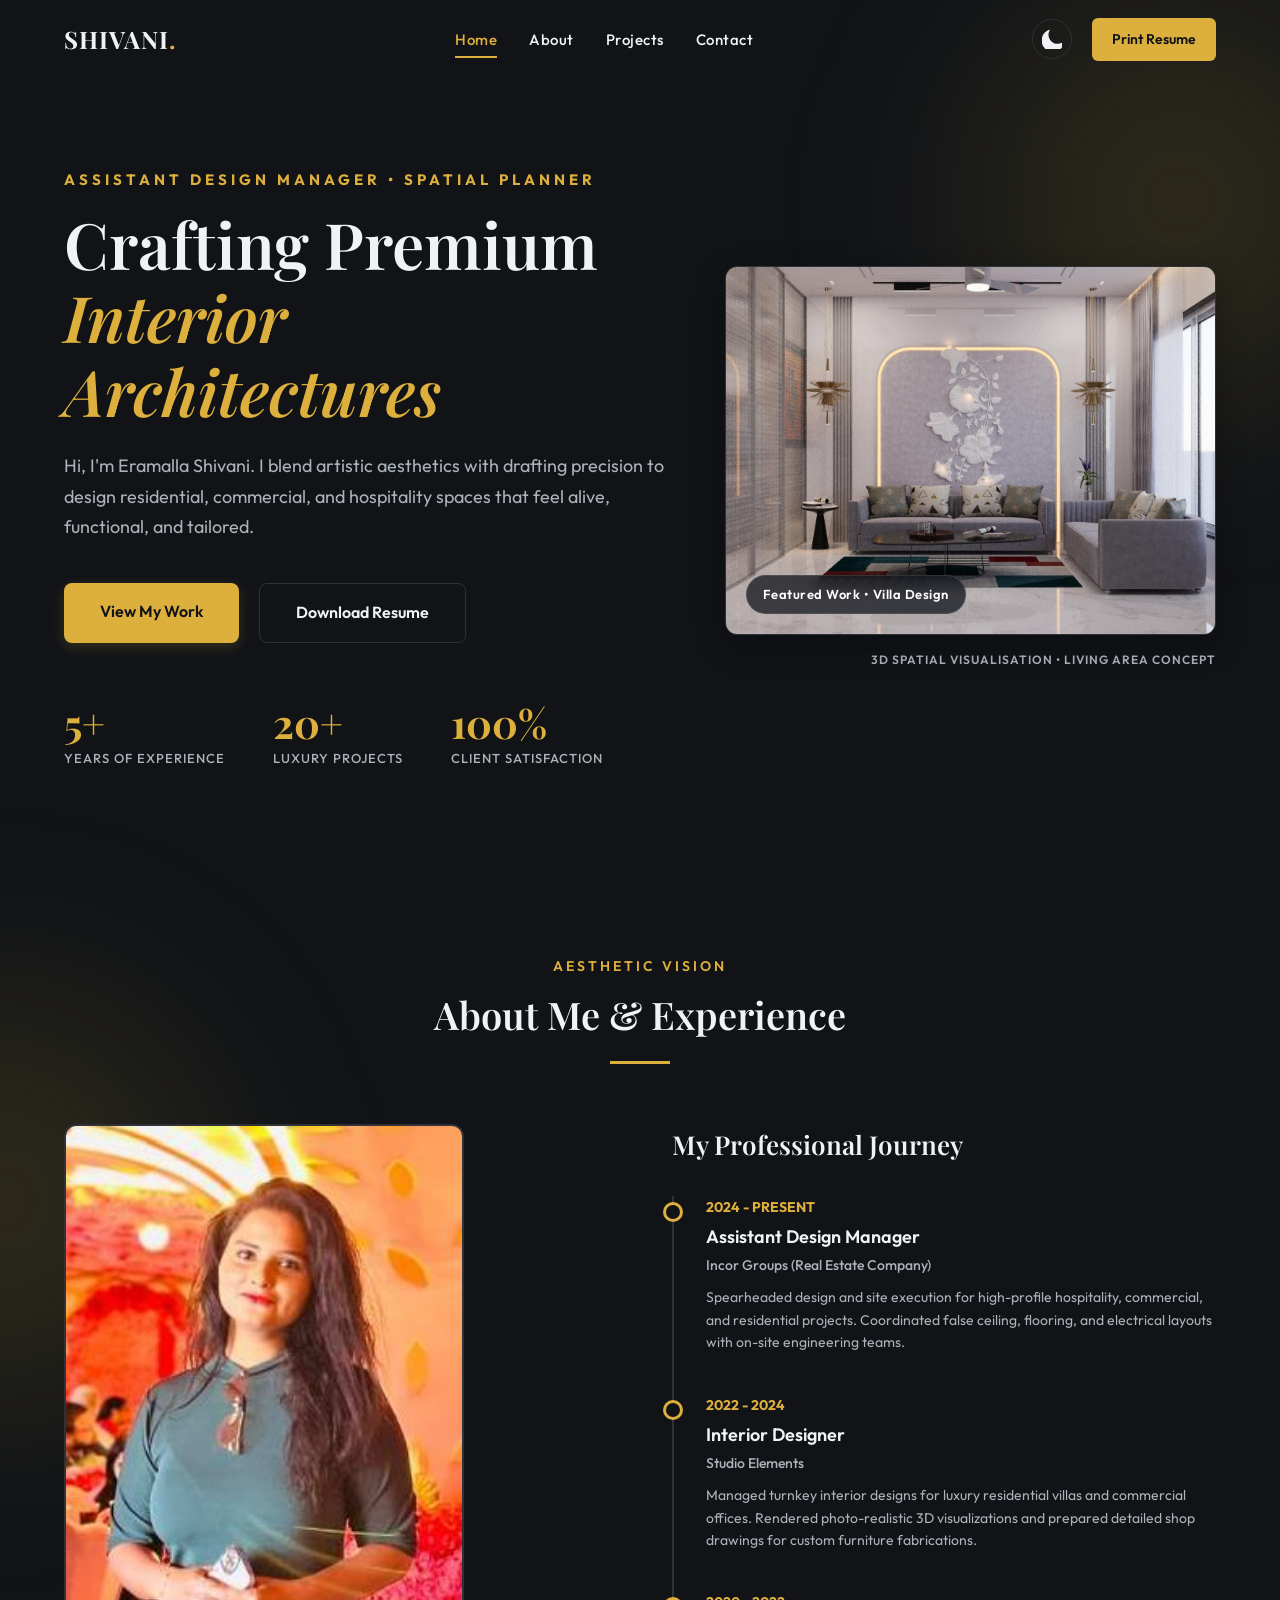
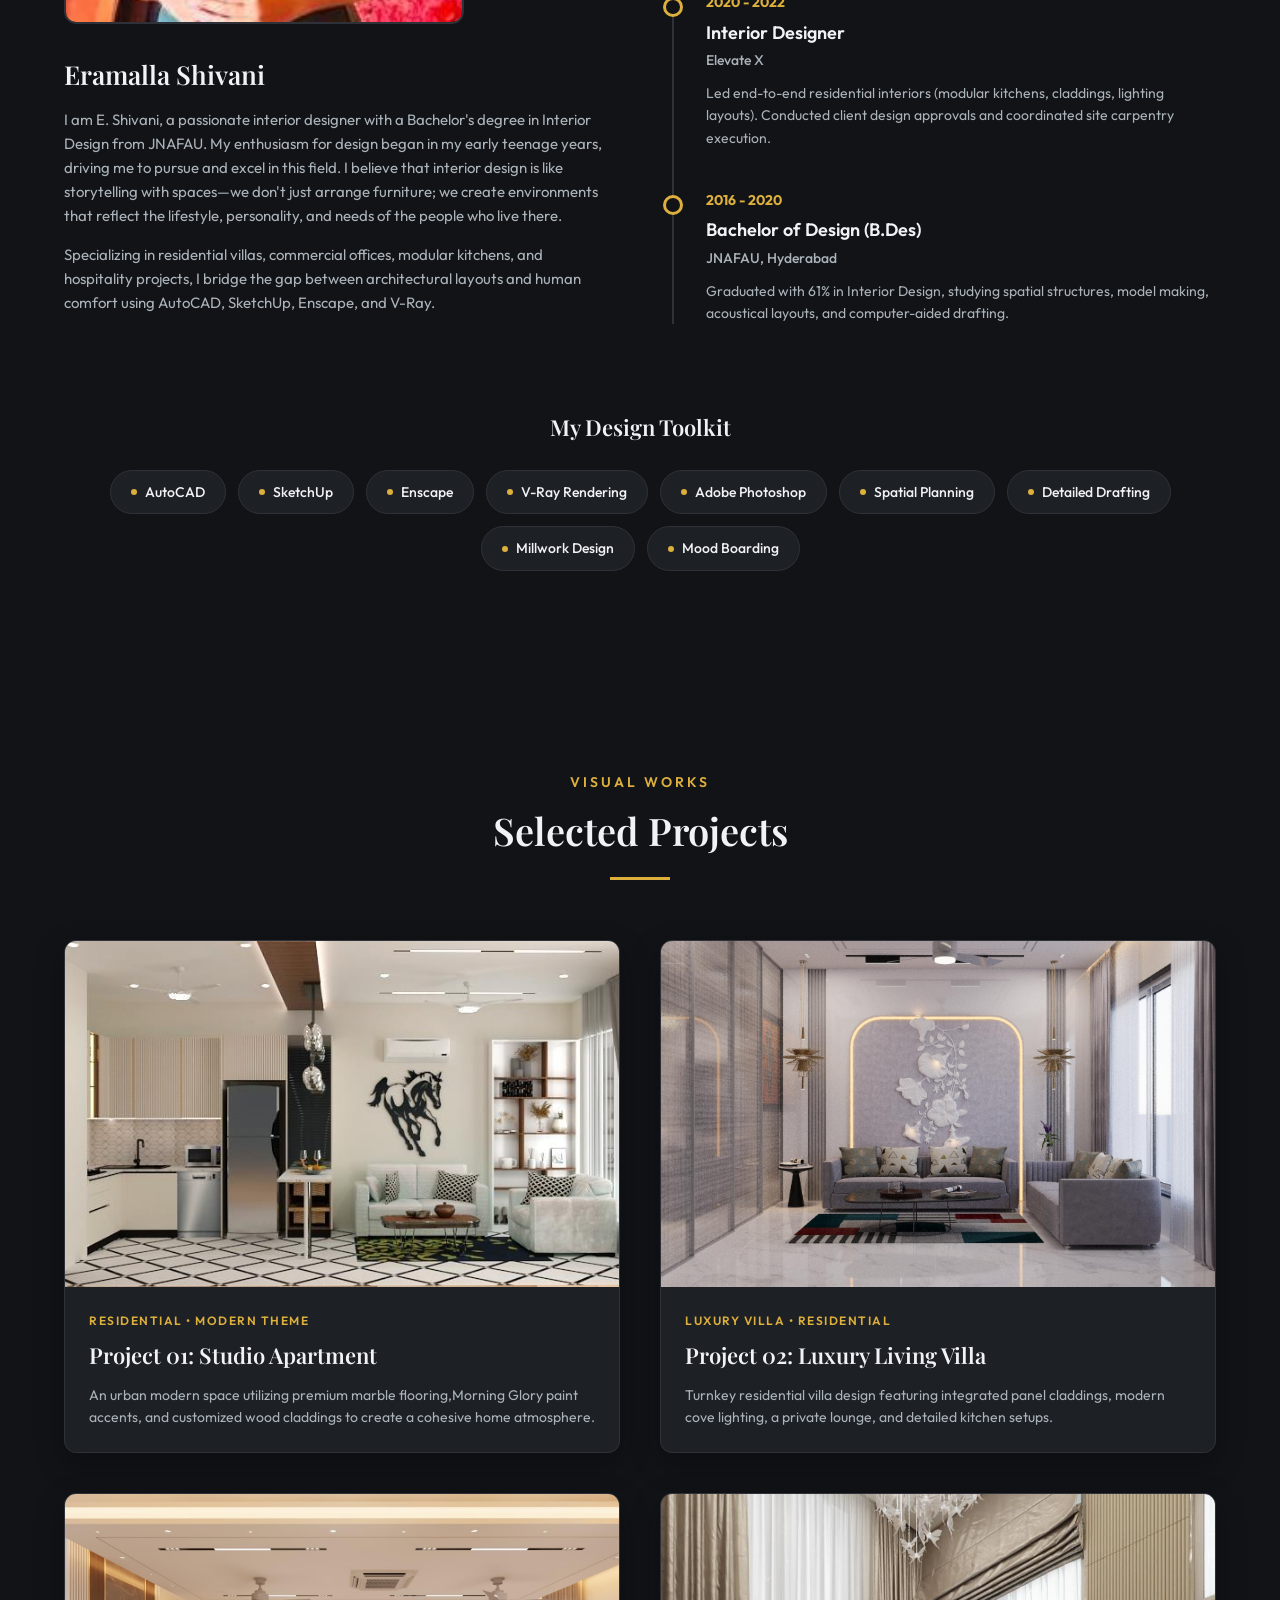
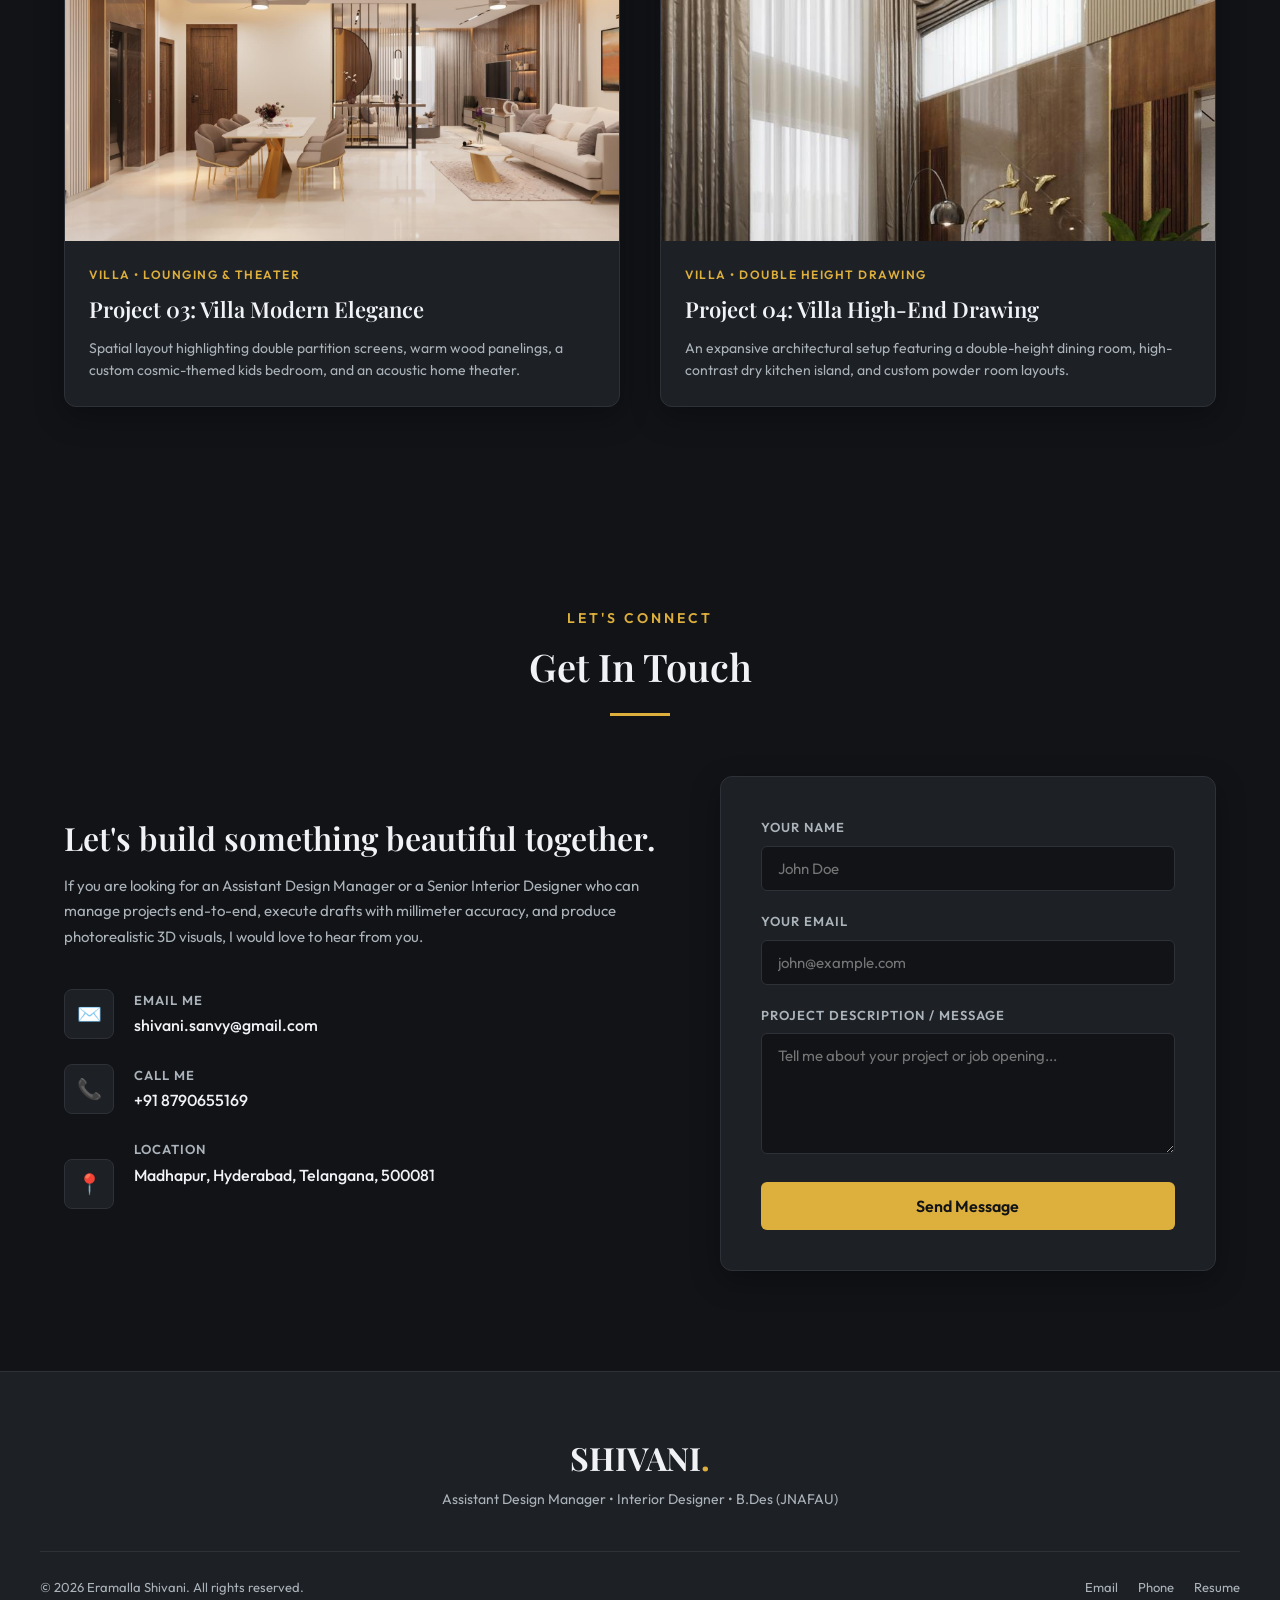
==== commit 5cc868c5: "Enhancement: Split-screen editorial hero layout with 3D rendering showcase card" ====
--- a/index.html
+++ b/index.html
@@ -98,6 +98,14 @@
                         </div>
                     </div>
                 </div>
+                <!-- Premium Framed Architectural Showcase Card -->
+                <div class="hero-visual" id="hero-visual-card">
+                    <div class="hero-image-frame">
+                        <img src="images/page_13_img_2.jpg" alt="Featured Villa Design Project 3D Rendering" class="hero-render-img">
+                        <div class="hero-visual-badge">Featured Work &bull; Villa Design</div>
+                    </div>
+                    <div class="hero-visual-caption">3D Spatial Visualisation &bull; Living Area Concept</div>
+                </div>
             </div>
         </section>
 
--- a/index.css
+++ b/index.css
@@ -352,7 +352,7 @@
 
 /* Hero Section Style */
 .hero-section {
-    min-height: 90vh;
+    min-height: 95vh;
     padding-top: var(--header-height);
     display: flex;
     align-items: center;
@@ -364,6 +364,83 @@
     margin: 0 auto;
     padding: 60px 24px;
     width: 100%;
+    display: grid;
+    grid-template-columns: 1.1fr 0.9fr;
+    gap: 60px;
+    align-items: center;
+}
+
+.hero-visual {
+    display: flex;
+    flex-direction: column;
+    width: 100%;
+    animation: fadeInUp 1s ease-out;
+}
+
+@keyframes fadeInUp {
+    from { opacity: 0; transform: translateY(25px); }
+    to { opacity: 1; transform: translateY(0); }
+}
+
+.hero-image-frame {
+    position: relative;
+    border-radius: var(--border-radius);
+    overflow: hidden;
+    aspect-ratio: 4/3;
+    border: 1px solid var(--border-color);
+    box-shadow: var(--shadow);
+    transition: var(--transition);
+}
+
+.hero-render-img {
+    width: 100%;
+    height: 100%;
+    object-fit: cover;
+    display: block;
+    transition: transform 0.6s cubic-bezier(0.25, 0.8, 0.25, 1);
+}
+
+.hero-image-frame:hover {
+    transform: translateY(-5px);
+    border-color: var(--accent-color);
+}
+
+.hero-image-frame:hover .hero-render-img {
+    transform: scale(1.04);
+}
+
+.hero-visual-badge {
+    position: absolute;
+    bottom: 20px;
+    left: 20px;
+    background-color: rgba(18, 22, 28, 0.75);
+    backdrop-filter: blur(8px);
+    -webkit-backdrop-filter: blur(8px);
+    border: 1px solid rgba(255, 255, 255, 0.1);
+    color: #ffffff;
+    padding: 8px 16px;
+    border-radius: 30px;
+    font-size: 13px;
+    font-weight: 600;
+    letter-spacing: 0.5px;
+}
+
+.light-theme .hero-visual-badge {
+    background-color: rgba(255, 255, 255, 0.85);
+    border-color: rgba(0, 0, 0, 0.05);
+    color: var(--light-text);
+}
+
+.hero-visual-caption {
+    font-family: var(--font-body);
+    font-size: 12px;
+    font-weight: 600;
+    letter-spacing: 1px;
+    text-transform: uppercase;
+    color: var(--text-muted);
+    text-align: right;
+    margin-top: 15px;
+    display: block;
 }
 
 .hero-content {
@@ -1082,6 +1159,8 @@
 @media (max-width: 992px) {
     .section-title { font-size: 32px; }
     .hero-title { font-size: 48px; }
+    .hero-container { grid-template-columns: 1fr; gap: 40px; text-align: center; }
+    .hero-visual-caption { text-align: center; }
     .about-grid { grid-template-columns: 1fr; gap: 40px; }
     .bio-image-card { margin: 0 auto; }
     .projects-grid { grid-template-columns: 1fr; gap: 30px; }
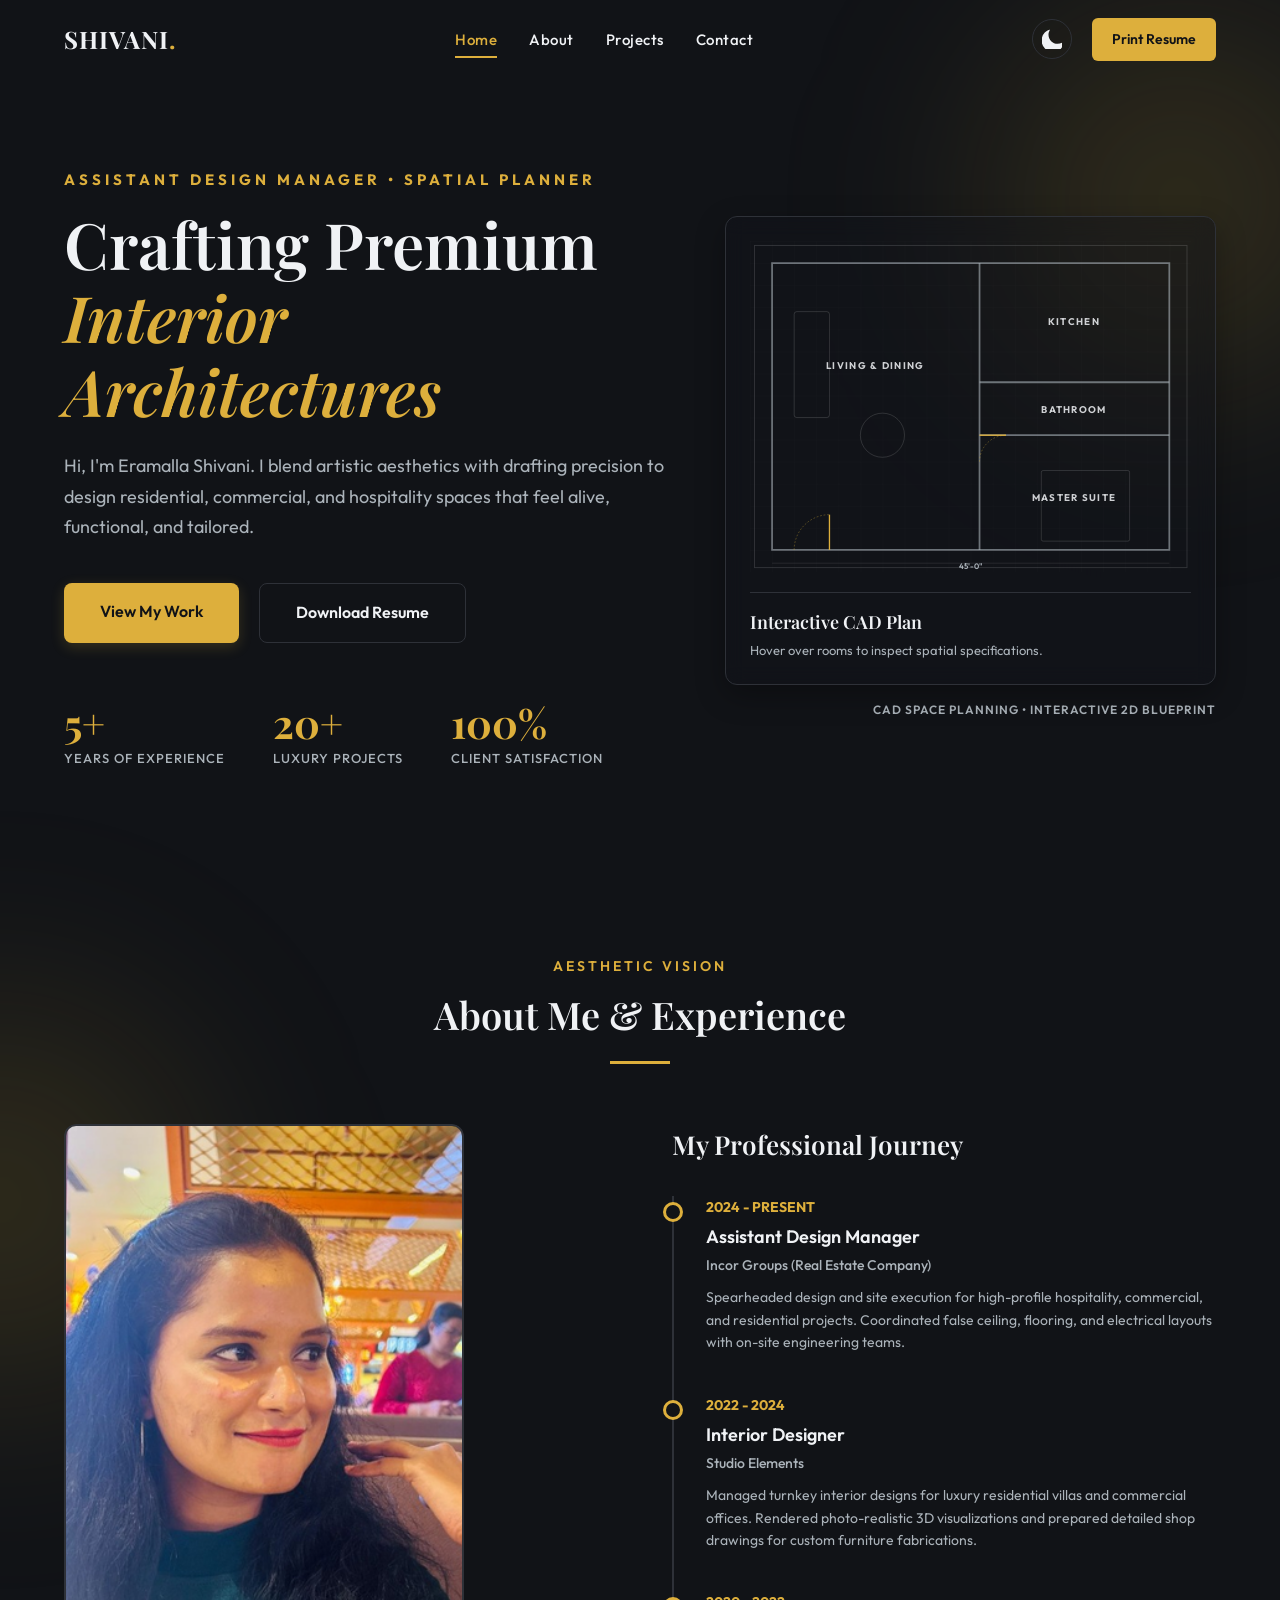
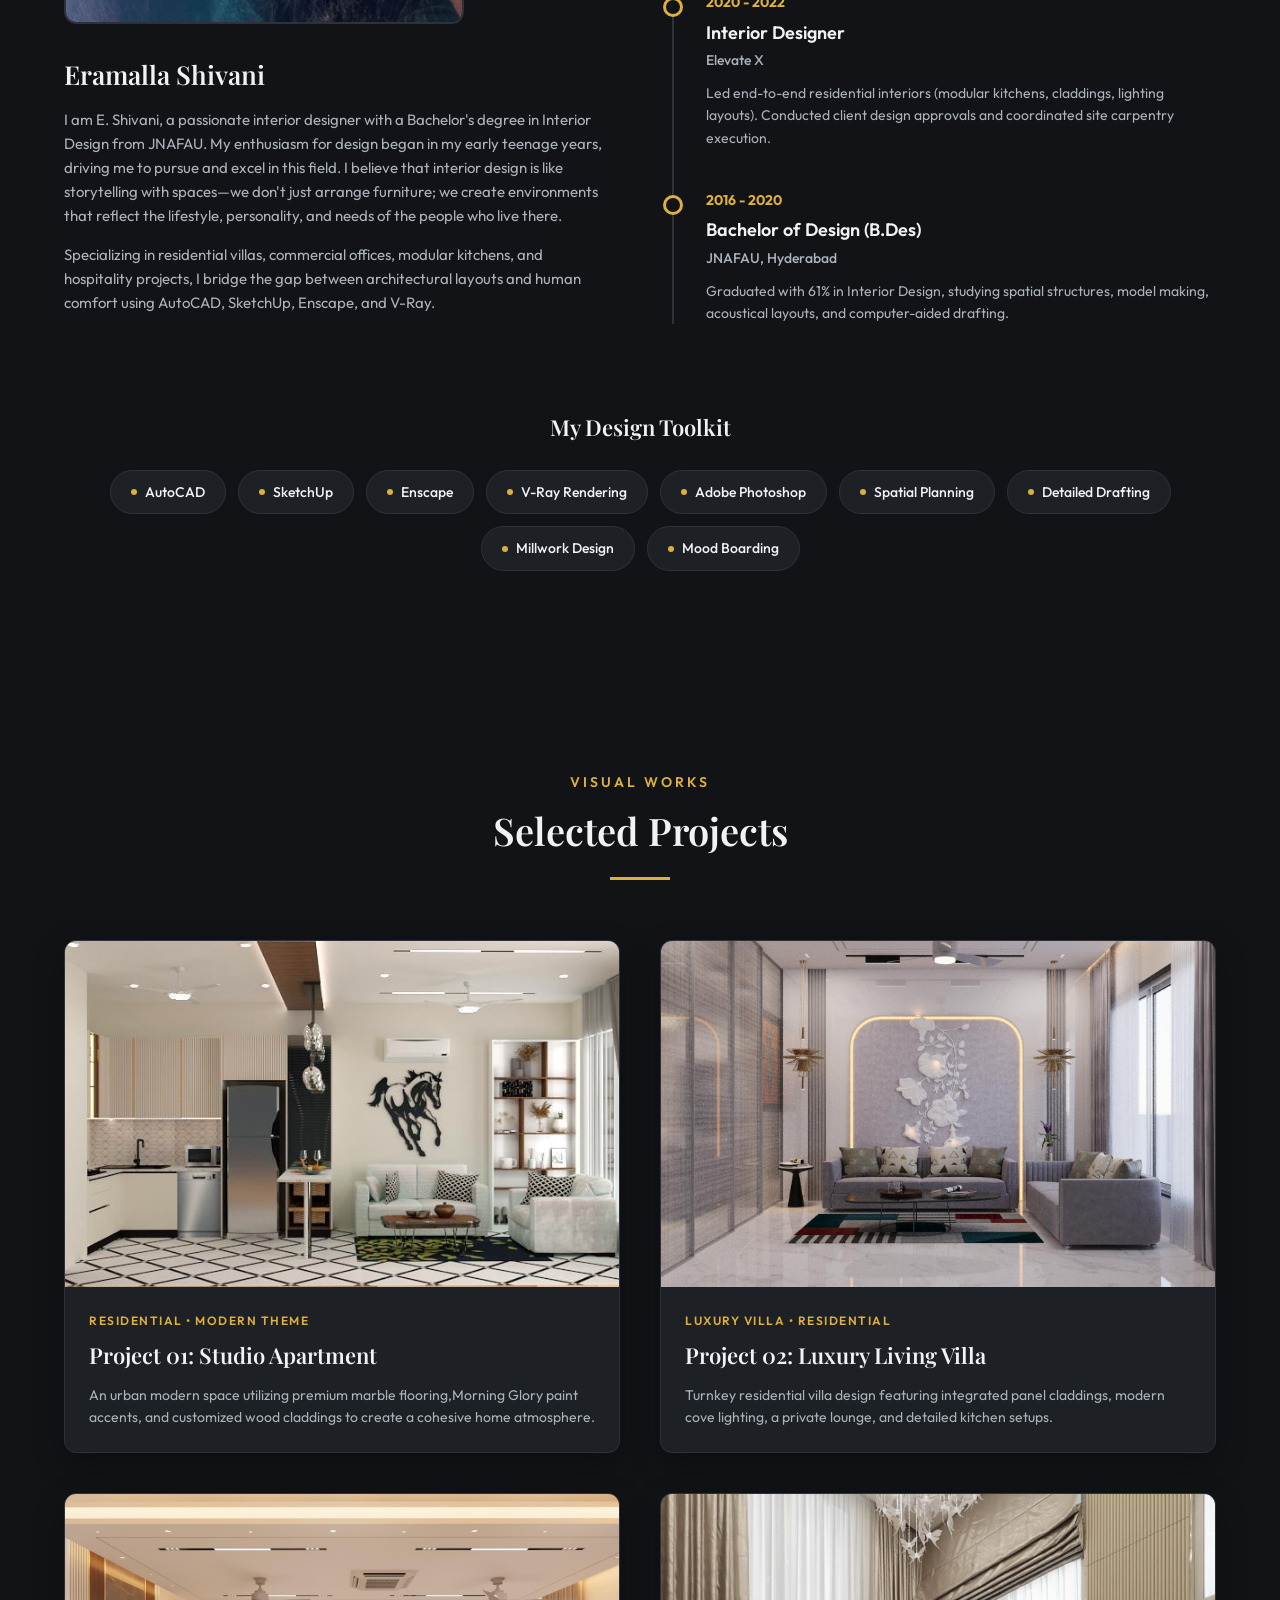
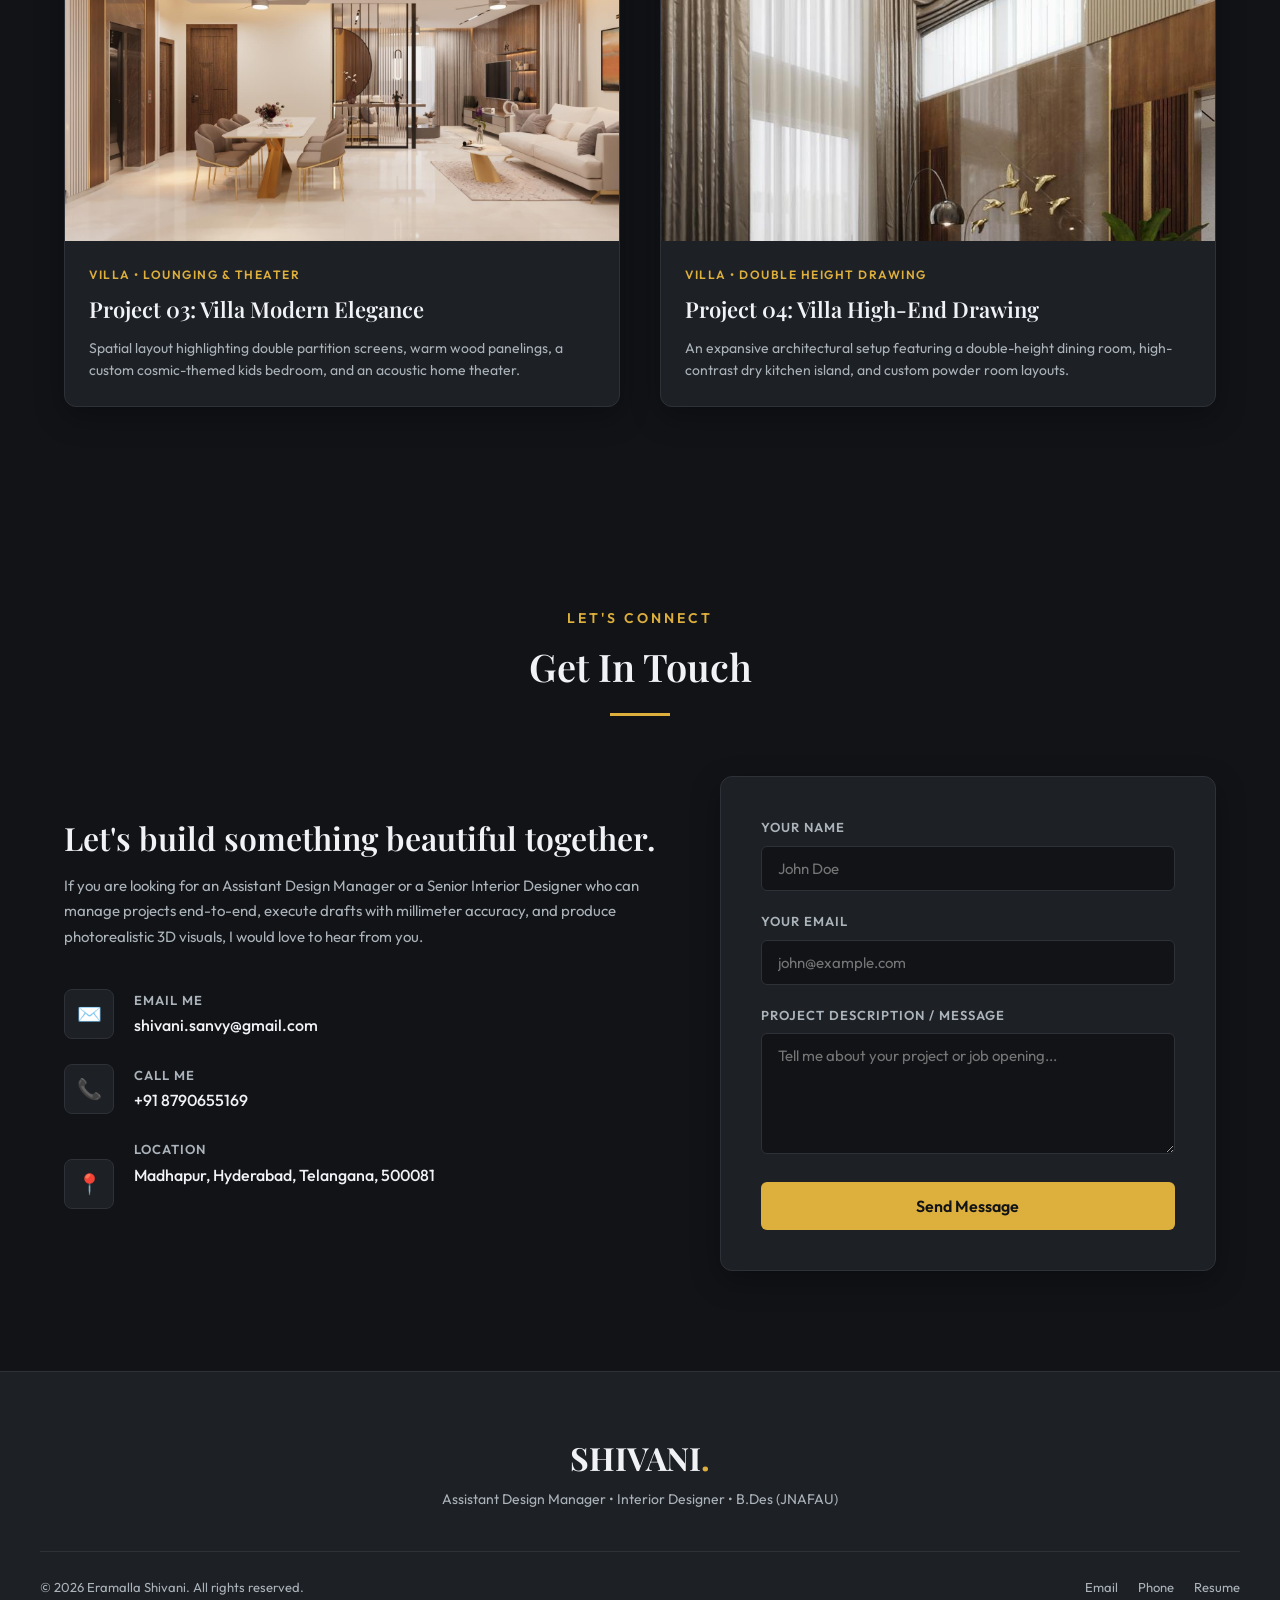
==== commit 3a98ca6a: "Update: Integrate new high-res profile photo and interactive 2D blueprint floor plan" ====
--- a/index.html
+++ b/index.html
@@ -98,13 +98,80 @@
                         </div>
                     </div>
                 </div>
-                <!-- Premium Framed Architectural Showcase Card -->
+                <!-- Premium Interactive 2D Blueprint Floor Plan -->
                 <div class="hero-visual" id="hero-visual-card">
-                    <div class="hero-image-frame">
-                        <img src="images/page_13_img_2.jpg" alt="Featured Villa Design Project 3D Rendering" class="hero-render-img">
-                        <div class="hero-visual-badge">Featured Work &bull; Villa Design</div>
-                    </div>
-                    <div class="hero-visual-caption">3D Spatial Visualisation &bull; Living Area Concept</div>
+                    <div class="blueprint-frame">
+                        <!-- Technical Grid Pattern Background -->
+                        <svg class="blueprint-svg" viewBox="0 0 500 375" id="interactive-blueprint">
+                            <defs>
+                                <pattern id="blueprint-grid" width="25" height="25" patternUnits="userSpaceOnUse">
+                                    <path d="M 25 0 L 0 0 0 25" fill="none" class="grid-line" stroke="rgba(255,255,255,0.04)" stroke-width="0.5"/>
+                                </pattern>
+                            </defs>
+                            
+                            <!-- Background Grid -->
+                            <rect width="100%" height="100%" fill="url(#blueprint-grid)" class="blueprint-bg-rect" />
+                            
+                            <!-- Blueprint Outer border -->
+                            <rect x="5" y="5" width="490" height="365" fill="none" class="blueprint-border" stroke="rgba(255,255,255,0.15)" stroke-width="1"/>
+                            
+                            <!-- Interactive Room Zones (Semi-transparent fills on hover) -->
+                            <!-- Room 1: Living & Dining (Left side) -->
+                            <path d="M 25 25 L 260 25 L 260 350 L 25 350 Z" class="blueprint-room" data-room="living" fill="rgba(212,175,55,0)" stroke="none" />
+                            
+                            <!-- Room 2: Kitchen (Top Right) -->
+                            <path d="M 260 25 L 475 25 L 475 160 L 260 160 Z" class="blueprint-room" data-room="kitchen" fill="rgba(212,175,55,0)" stroke="none" />
+                            
+                            <!-- Room 3: Master Bed (Bottom Right) -->
+                            <path d="M 260 220 L 475 220 L 475 350 L 260 350 Z" class="blueprint-room" data-room="bedroom" fill="rgba(212,175,55,0)" stroke="none" />
+                            
+                            <!-- Room 4: Bathroom (Middle Right) -->
+                            <path d="M 260 160 L 475 160 L 475 220 L 260 220 Z" class="blueprint-room" data-room="bathroom" fill="rgba(212,175,55,0)" stroke="none" />
+
+                            <!-- Technical Drawings: Walls & Doors (Drawn in thin lines) -->
+                            <!-- Outer Walls -->
+                            <path d="M 25 25 L 475 25 L 475 350 L 25 350 Z" fill="none" class="wall-outline" stroke="var(--text-muted)" stroke-width="2" style="opacity: 0.6;"/>
+                            
+                            <!-- Internal Partition Walls -->
+                            <path d="M 260 25 L 260 350" fill="none" class="wall-outline" stroke="var(--text-muted)" stroke-width="2" style="opacity: 0.6;"/>
+                            <path d="M 260 160 L 475 160" fill="none" class="wall-outline" stroke="var(--text-muted)" stroke-width="2" style="opacity: 0.6;"/>
+                            <path d="M 260 220 L 475 220" fill="none" class="wall-outline" stroke="var(--text-muted)" stroke-width="2" style="opacity: 0.6;"/>
+                            
+                            <!-- Door Swings (Clean drafting style) -->
+                            <!-- Main Entry Door Swing (Bottom Left) -->
+                            <path d="M 50 350 A 40 40 0 0 1 90 310" fill="none" class="door-swing" stroke="rgba(212,175,55,0.4)" stroke-width="1" stroke-dasharray="2,2"/>
+                            <line x1="90" y1="350" x2="90" y2="310" class="door-leaf" stroke="var(--accent-color)" stroke-width="1.5"/>
+                            
+                            <!-- Bed Swing -->
+                            <path d="M 260 250 A 30 30 0 0 1 290 220" fill="none" class="door-swing" stroke="rgba(212,175,55,0.4)" stroke-width="1" stroke-dasharray="2,2"/>
+                            <line x1="260" y1="220" x2="290" y2="220" class="door-leaf" stroke="var(--accent-color)" stroke-width="1.5"/>
+
+                            <!-- Furniture outlines for scale -->
+                            <!-- Sofa in living -->
+                            <rect x="50" y="80" width="40" height="120" rx="3" fill="none" class="furniture-line" stroke="rgba(255,255,255,0.15)" stroke-width="1"/>
+                            <!-- Table in dining -->
+                            <circle cx="150" cy="220" r="25" fill="none" class="furniture-line" stroke="rgba(255,255,255,0.15)" stroke-width="1"/>
+                            <!-- Bed in bedroom -->
+                            <rect x="330" y="260" width="100" height="80" rx="2" fill="none" class="furniture-line" stroke="rgba(255,255,255,0.15)" stroke-width="1"/>
+                            
+                            <!-- Room Labels -->
+                            <text x="142" y="145" class="blueprint-label" text-anchor="middle">LIVING & DINING</text>
+                            <text x="367" y="95" class="blueprint-label" text-anchor="middle">KITCHEN</text>
+                            <text x="367" y="195" class="blueprint-label" text-anchor="middle">BATHROOM</text>
+                            <text x="367" y="295" class="blueprint-label" text-anchor="middle">MASTER SUITE</text>
+                            
+                            <!-- Dimension markings -->
+                            <line x1="25" y1="365" x2="475" y2="365" stroke="rgba(255,255,255,0.2)" stroke-width="0.5"/>
+                            <text x="250" y="372" class="blueprint-dim" text-anchor="middle">45'-0"</text>
+                        </svg>
+                        
+                        <!-- Floating Glass Info Panel -->
+                        <div class="blueprint-info-overlay">
+                            <div class="blueprint-room-name" id="blueprint-room-name">Interactive CAD Plan</div>
+                            <div class="blueprint-room-details" id="blueprint-room-details">Hover over rooms to inspect spatial specifications.</div>
+                        </div>
+                    </div>
+                    <div class="hero-visual-caption">CAD Space Planning &bull; Interactive 2D Blueprint</div>
                 </div>
             </div>
         </section>
--- a/index.css
+++ b/index.css
@@ -443,6 +443,101 @@
     display: block;
 }
 
+/* Blueprint Styles */
+.blueprint-frame {
+    position: relative;
+    background-color: rgba(18, 22, 28, 0.45);
+    border: 1px solid var(--border-color);
+    border-radius: var(--border-radius);
+    padding: 24px;
+    overflow: hidden;
+    backdrop-filter: blur(10px);
+    -webkit-backdrop-filter: blur(10px);
+    box-shadow: var(--shadow);
+    transition: var(--transition);
+}
+
+.blueprint-frame:hover {
+    border-color: var(--accent-color);
+}
+
+.blueprint-svg {
+    width: 100%;
+    height: auto;
+    display: block;
+}
+
+.blueprint-room {
+    transition: fill 0.3s ease, stroke 0.3s ease;
+    cursor: pointer;
+}
+
+.blueprint-room:hover {
+    fill: rgba(212, 175, 55, 0.12);
+}
+
+.blueprint-label {
+    font-family: var(--font-body);
+    font-size: 11px;
+    font-weight: 700;
+    letter-spacing: 1.5px;
+    fill: var(--text-color);
+    pointer-events: none;
+    opacity: 0.85;
+}
+
+.blueprint-dim {
+    font-family: var(--font-body);
+    font-size: 9px;
+    font-weight: 600;
+    fill: var(--text-muted);
+    pointer-events: none;
+}
+
+.blueprint-info-overlay {
+    margin-top: 20px;
+    padding-top: 15px;
+    border-top: 1px solid var(--border-color);
+    width: 100%;
+}
+
+.blueprint-room-name {
+    font-family: var(--font-heading);
+    font-size: 18px;
+    font-weight: 600;
+    color: var(--text-color);
+    margin-bottom: 4px;
+    transition: color 0.3s ease;
+}
+
+.blueprint-room-details {
+    font-size: 13px;
+    color: var(--text-muted);
+    line-height: 1.5;
+}
+
+/* Light Theme Blueprint Overrides */
+.light-theme .blueprint-frame {
+    background-color: #ffffff;
+    border-color: var(--border-color);
+}
+
+.light-theme .grid-line {
+    stroke: rgba(0, 0, 0, 0.035);
+}
+
+.light-theme .blueprint-border {
+    stroke: rgba(0, 0, 0, 0.1);
+}
+
+.light-theme .wall-outline {
+    stroke: rgba(44, 62, 80, 0.75) !important;
+}
+
+.light-theme .furniture-line {
+    stroke: rgba(0, 0, 0, 0.08) !important;
+}
+
 .hero-content {
     max-width: 700px;
     position: relative;
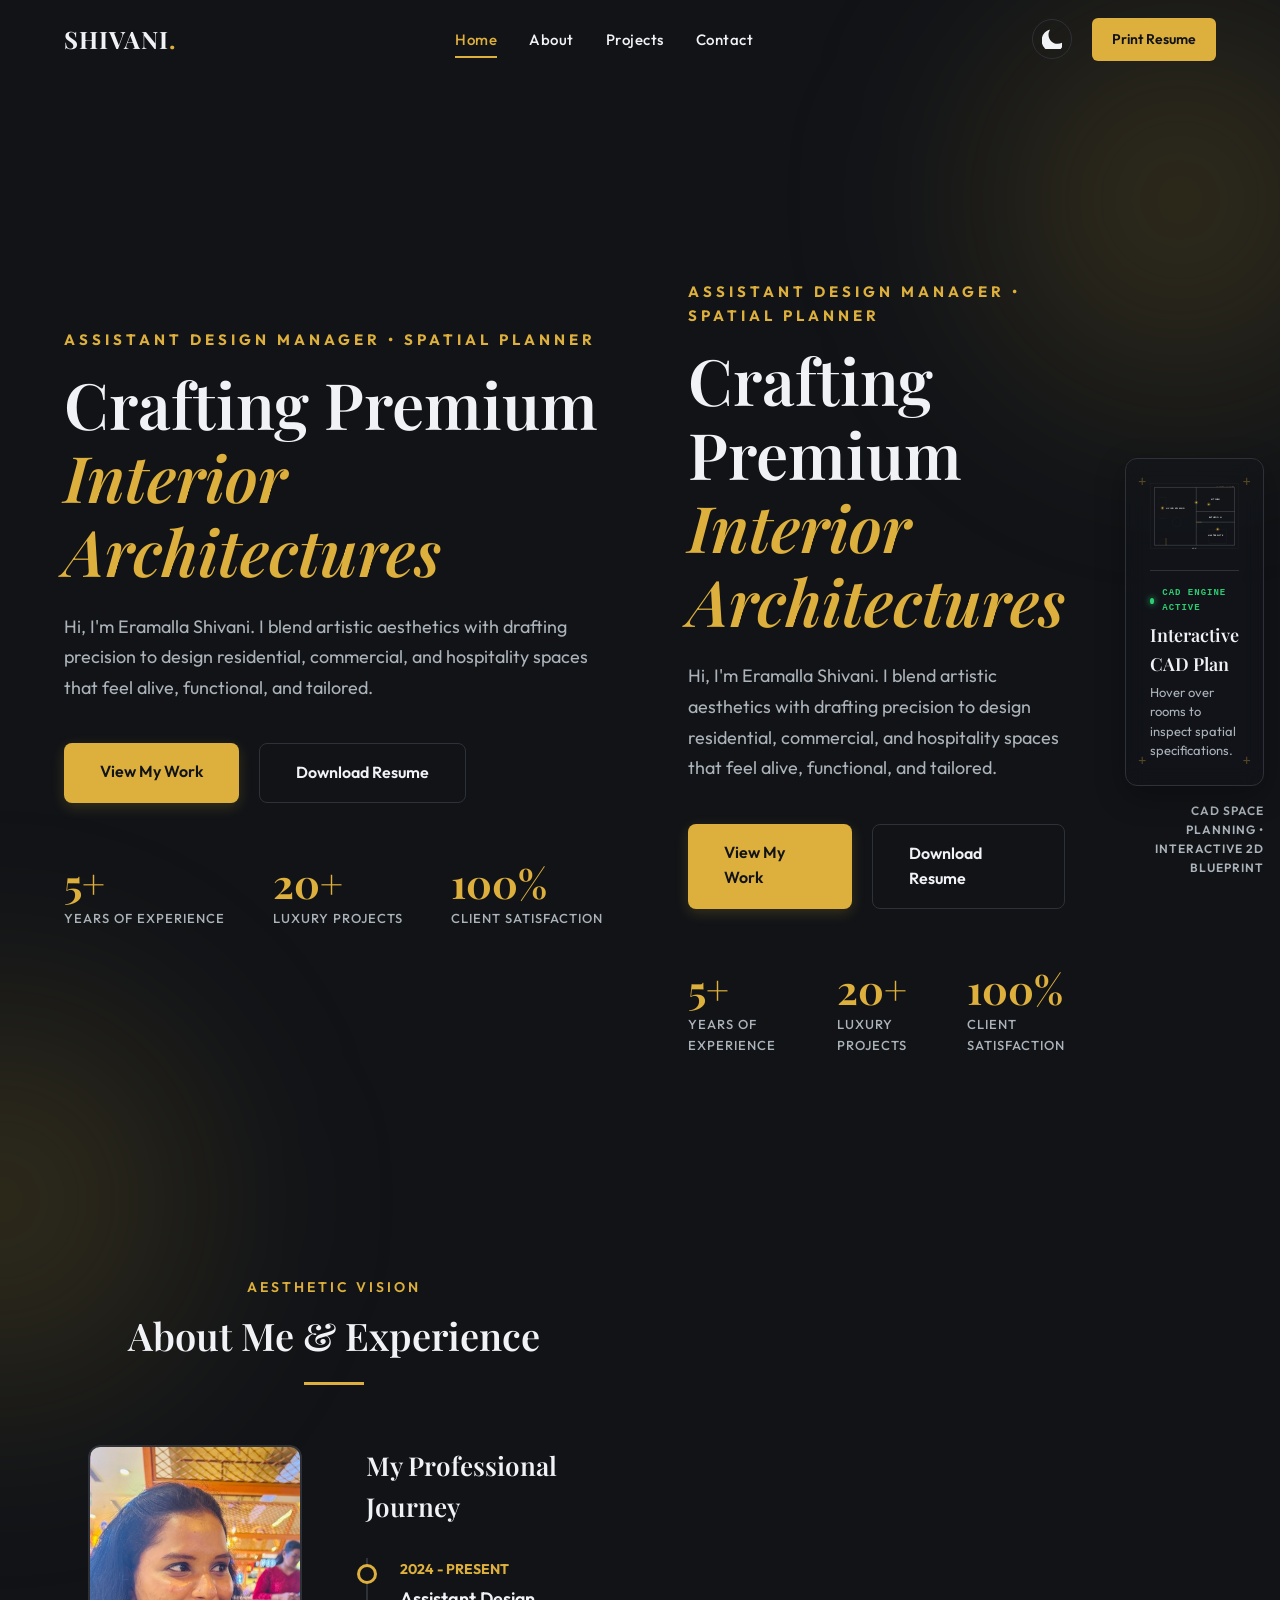
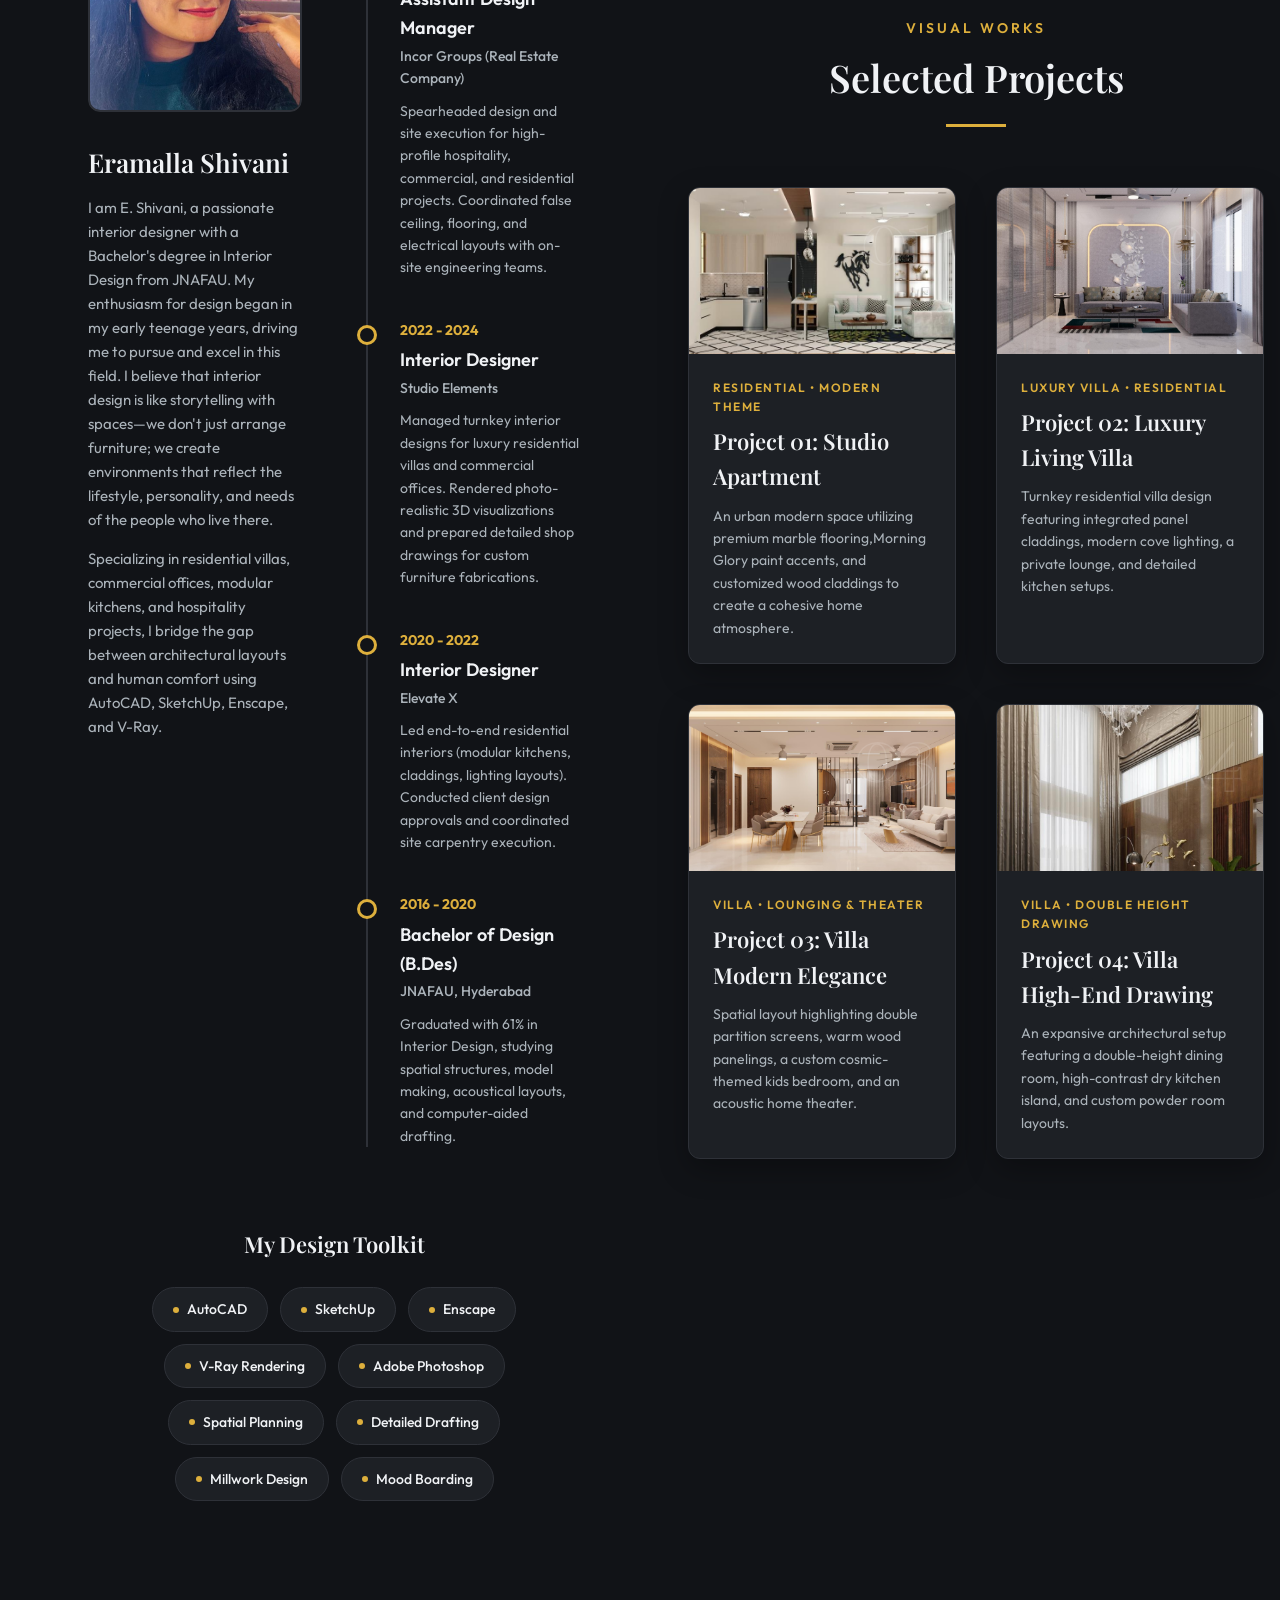
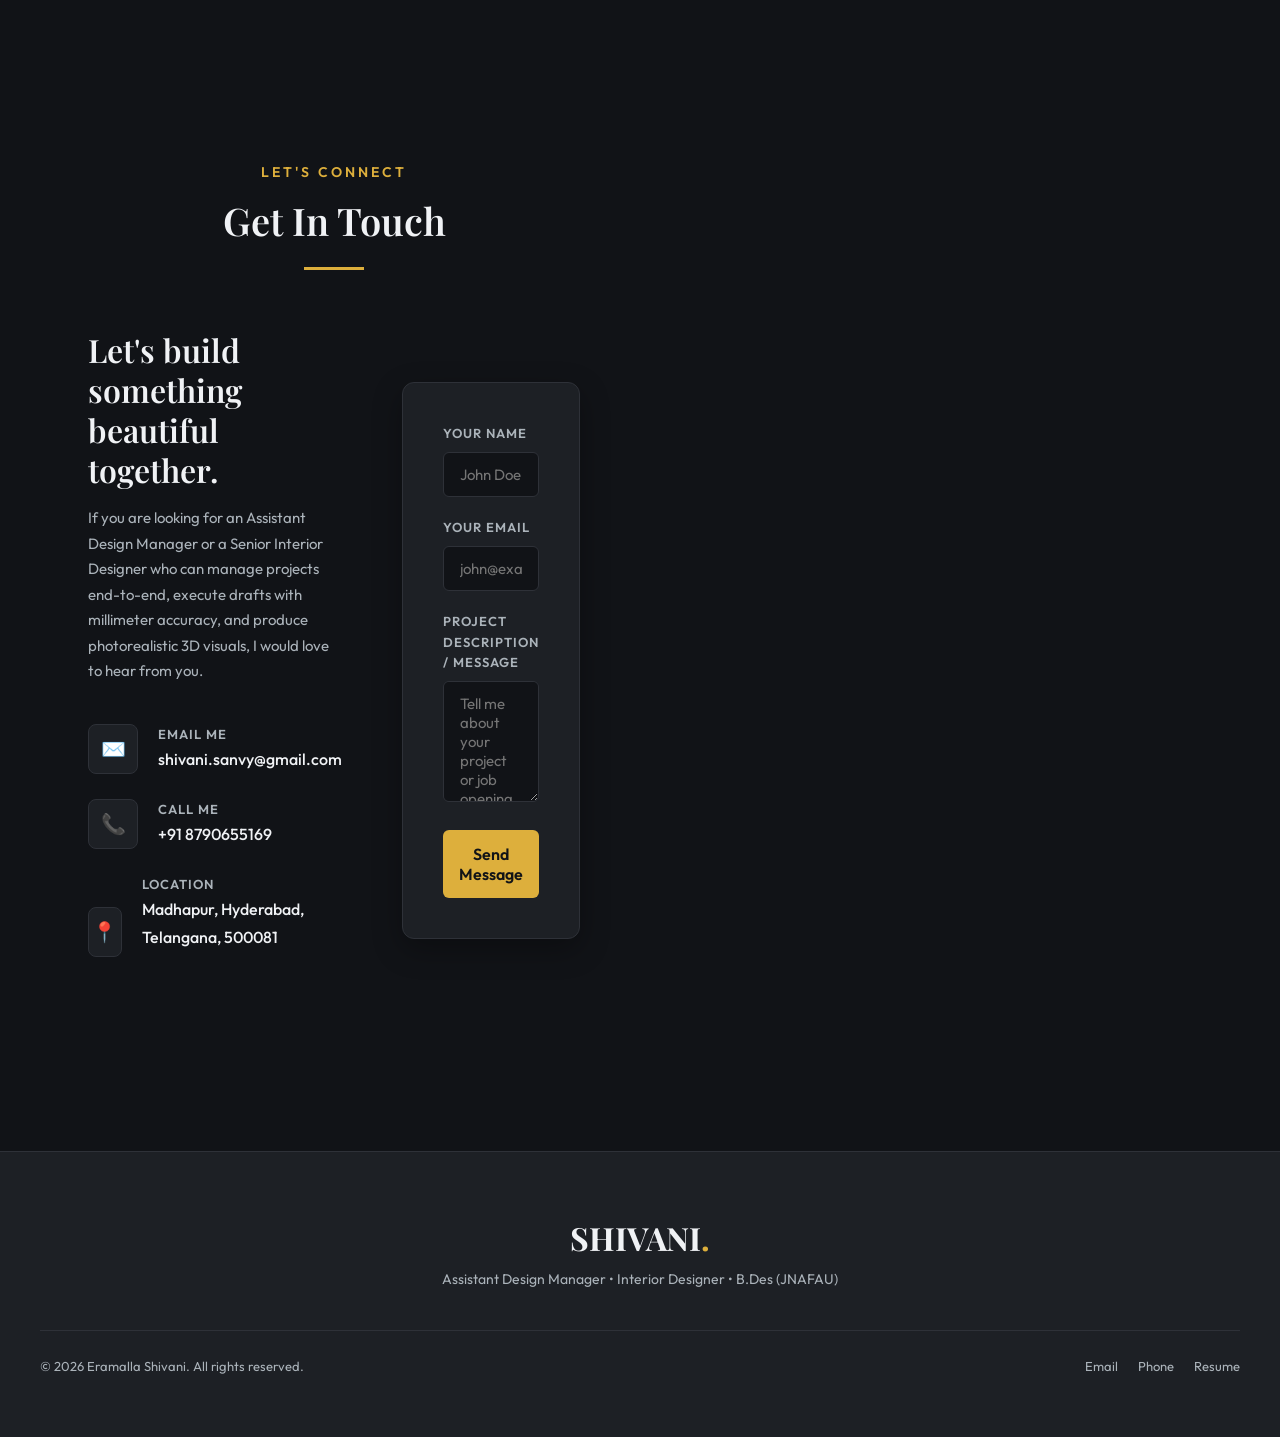
==== commit 63a7fe65: "Enhancement: AutoCAD crosshair tracker, interactive pulsing detail hotspots, and scroll reveal anima" ====
--- a/index.html
+++ b/index.html
@@ -98,9 +98,43 @@
                         </div>
                     </div>
                 </div>
+        <!-- Hero Section -->
+        <section class="hero-section" id="home">
+            <div class="hero-container">
+                <div class="hero-content">
+                    <span class="hero-subtitle">Assistant Design Manager &bull; Spatial Planner</span>
+                    <h1 class="hero-title">Crafting Premium <br><span class="accent-text">Interior Architectures</span></h1>
+                    <p class="hero-description">
+                        Hi, I'm Eramalla Shivani. I blend artistic aesthetics with drafting precision to design residential, commercial, and hospitality spaces that feel alive, functional, and tailored.
+                    </p>
+                    <div class="hero-cta-group">
+                        <a href="#projects" class="primary-btn">View My Work</a>
+                        <a href="ERAMALLA_SHIVANI_RESUME_ATS.html" class="secondary-btn" target="_blank">Download Resume</a>
+                    </div>
+                    <div class="hero-stats">
+                        <div class="stat-item">
+                            <span class="stat-num">5+</span>
+                            <span class="stat-label">Years of Experience</span>
+                        </div>
+                        <div class="stat-item">
+                            <span class="stat-num">20+</span>
+                            <span class="stat-label">Luxury Projects</span>
+                        </div>
+                        <div class="stat-item">
+                            <span class="stat-num">100%</span>
+                            <span class="stat-label">Client Satisfaction</span>
+                        </div>
+                    </div>
+                </div>
                 <!-- Premium Interactive 2D Blueprint Floor Plan -->
                 <div class="hero-visual" id="hero-visual-card">
                     <div class="blueprint-frame">
+                        <!-- Technical CAD Corner Markers -->
+                        <div class="cad-corner tl">+</div>
+                        <div class="cad-corner tr">+</div>
+                        <div class="cad-corner bl">+</div>
+                        <div class="cad-corner br">+</div>
+                        
                         <!-- Technical Grid Pattern Background -->
                         <svg class="blueprint-svg" viewBox="0 0 500 375" id="interactive-blueprint">
                             <defs>
@@ -115,6 +149,10 @@
                             <!-- Blueprint Outer border -->
                             <rect x="5" y="5" width="490" height="365" fill="none" class="blueprint-border" stroke="rgba(255,255,255,0.15)" stroke-width="1"/>
                             
+                            <!-- Live Cursor Crosshairs (AutoCAD Style) -->
+                            <line id="cursor-crosshair-x" x1="5" y1="0" x2="495" y2="0" stroke="rgba(212, 175, 55, 0.25)" stroke-width="0.5" stroke-dasharray="2,2" style="display:none;" />
+                            <line id="cursor-crosshair-y" x1="0" y1="5" x2="0" y2="370" stroke="rgba(212, 175, 55, 0.25)" stroke-width="0.5" stroke-dasharray="2,2" style="display:none;" />
+
                             <!-- Interactive Room Zones (Semi-transparent fills on hover) -->
                             <!-- Room 1: Living & Dining (Left side) -->
                             <path d="M 25 25 L 260 25 L 260 350 L 25 350 Z" class="blueprint-room" data-room="living" fill="rgba(212,175,55,0)" stroke="none" />
@@ -163,10 +201,35 @@
                             <!-- Dimension markings -->
                             <line x1="25" y1="365" x2="475" y2="365" stroke="rgba(255,255,255,0.2)" stroke-width="0.5"/>
                             <text x="250" y="372" class="blueprint-dim" text-anchor="middle">45'-0"</text>
+
+                            <!-- Interactive Design Hotspots (Pulsing tech dots) -->
+                            <g class="hotspot-group" data-hotspot="partition">
+                                <circle cx="260" cy="110" r="10" class="hotspot-pulse" />
+                                <circle cx="260" cy="110" r="4" class="hotspot-core" />
+                            </g>
+                            <g class="hotspot-group" data-hotspot="island">
+                                <circle cx="330" cy="120" r="10" class="hotspot-pulse" />
+                                <circle cx="330" cy="120" r="4" class="hotspot-core" />
+                            </g>
+                            <g class="hotspot-group" data-hotspot="headboard">
+                                <circle cx="380" cy="260" r="10" class="hotspot-pulse" />
+                                <circle cx="380" cy="260" r="4" class="hotspot-core" />
+                            </g>
+                            <g class="hotspot-group" data-hotspot="sofa">
+                                <circle cx="70" y="140" cy="140" r="10" class="hotspot-pulse" />
+                                <circle cx="70" y="140" cy="140" r="4" class="hotspot-core" />
+                            </g>
+
+                            <!-- Live coordinates text -->
+                            <text id="blueprint-coords" x="470" y="20" class="blueprint-coords-text" text-anchor="end">X: 0.00 | Y: 0.00</text>
                         </svg>
                         
                         <!-- Floating Glass Info Panel -->
                         <div class="blueprint-info-overlay">
+                            <div class="blueprint-status">
+                                <span class="status-dot"></span>
+                                <span class="status-text">CAD ENGINE ACTIVE</span>
+                            </div>
                             <div class="blueprint-room-name" id="blueprint-room-name">Interactive CAD Plan</div>
                             <div class="blueprint-room-details" id="blueprint-room-details">Hover over rooms to inspect spatial specifications.</div>
                         </div>
@@ -177,7 +240,7 @@
         </section>
 
         <!-- About & Experience Section -->
-        <section class="about-section" id="about">
+        <section class="about-section reveal" id="about">
             <div class="section-container">
                 <div class="section-header">
                     <span class="section-subtitle">Aesthetic Vision</span>
@@ -272,7 +335,7 @@
         </section>
 
         <!-- Selected Projects Section -->
-        <section class="projects-section" id="projects">
+        <section class="projects-section reveal" id="projects">
             <div class="section-container">
                 <div class="section-header">
                     <span class="section-subtitle">Visual Works</span>
@@ -285,6 +348,7 @@
                     <!-- Project 1 Card -->
                     <article class="project-card" data-project-id="p1">
                         <div class="card-image-wrapper">
+                            <span class="editorial-num">01</span>
                             <img src="images/page_8_img_2.jpg" alt="Studio Apartment Urban Modern Layout" class="card-image">
                             <div class="card-overlay">
                                 <span class="view-gallery-text">View Full 3D Gallery →</span>
@@ -302,6 +366,7 @@
                     <!-- Project 2 Card -->
                     <article class="project-card" data-project-id="p2">
                         <div class="card-image-wrapper">
+                            <span class="editorial-num">02</span>
                             <img src="images/page_13_img_2.jpg" alt="Luxury Villa Design Layout" class="card-image">
                             <div class="card-overlay">
                                 <span class="view-gallery-text">View Full 3D Gallery →</span>
@@ -319,6 +384,7 @@
                     <!-- Project 3 Card -->
                     <article class="project-card" data-project-id="p3">
                         <div class="card-image-wrapper">
+                            <span class="editorial-num">03</span>
                             <img src="images/page_19_img_2.jpg" alt="Villa LLD Layout" class="card-image">
                             <div class="card-overlay">
                                 <span class="view-gallery-text">View Full 3D Gallery →</span>
@@ -336,6 +402,7 @@
                     <!-- Project 4 Card -->
                     <article class="project-card" data-project-id="p4">
                         <div class="card-image-wrapper">
+                            <span class="editorial-num">04</span>
                             <img src="images/page_23_img_2.jpg" alt="Double Height Dining Area Layout" class="card-image">
                             <div class="card-overlay">
                                 <span class="view-gallery-text">View Full 3D Gallery →</span>
@@ -355,7 +422,7 @@
         </section>
 
         <!-- Contact Section -->
-        <section class="contact-section" id="contact">
+        <section class="contact-section reveal" id="contact">
             <div class="section-container">
                 <div class="section-header">
                     <span class="section-subtitle">Let's Connect</span>
--- a/index.css
+++ b/index.css
@@ -461,10 +461,26 @@
     border-color: var(--accent-color);
 }
 
+/* CAD Corner Plus Signs */
+.cad-corner {
+    position: absolute;
+    font-family: monospace;
+    font-size: 14px;
+    color: var(--accent-color);
+    opacity: 0.35;
+    pointer-events: none;
+    z-index: 10;
+}
+.cad-corner.tl { top: 12px; left: 12px; }
+.cad-corner.tr { top: 12px; right: 12px; }
+.cad-corner.bl { bottom: 12px; left: 12px; }
+.cad-corner.br { bottom: 12px; right: 12px; }
+
 .blueprint-svg {
     width: 100%;
     height: auto;
     display: block;
+    cursor: crosshair;
 }
 
 .blueprint-room {
@@ -494,11 +510,77 @@
     pointer-events: none;
 }
 
+.blueprint-coords-text {
+    font-family: monospace;
+    font-size: 9.5px;
+    fill: var(--accent-color);
+    opacity: 0.65;
+    pointer-events: none;
+}
+
+/* Pulsing Hotspots */
+.hotspot-group {
+    cursor: pointer;
+}
+
+.hotspot-pulse {
+    fill: var(--accent-color);
+    opacity: 0.25;
+    animation: hotspot-pulse 2s infinite ease-in-out;
+    transform-origin: center;
+}
+
+.hotspot-core {
+    fill: var(--accent-color);
+    transition: var(--transition);
+}
+
+.hotspot-group:hover .hotspot-core {
+    fill: #ffffff;
+    transform: scale(1.3);
+}
+
+@keyframes hotspot-pulse {
+    0% { transform: scale(0.6) translate(0,0); opacity: 0.4; }
+    100% { transform: scale(1.6) translate(-5.5px,-5.5px); opacity: 0; }
+}
+
 .blueprint-info-overlay {
     margin-top: 20px;
     padding-top: 15px;
     border-top: 1px solid var(--border-color);
     width: 100%;
+}
+
+/* Pulse status dot */
+.blueprint-status {
+    display: inline-flex;
+    align-items: center;
+    gap: 8px;
+    margin-bottom: 6px;
+}
+
+.status-dot {
+    width: 6px;
+    height: 6px;
+    border-radius: 50%;
+    background-color: #2ecc71;
+    display: inline-block;
+    box-shadow: 0 0 6px #2ecc71;
+    animation: status-pulse 1.5s infinite;
+}
+
+.status-text {
+    font-family: monospace;
+    font-size: 9px;
+    letter-spacing: 1px;
+    font-weight: 700;
+    color: #2ecc71;
+}
+
+@keyframes status-pulse {
+    0% { transform: scale(0.8); opacity: 0.8; }
+    100% { transform: scale(1.6); opacity: 0; }
 }
 
 .blueprint-room-name {
@@ -516,6 +598,40 @@
     line-height: 1.5;
 }
 
+/* Editorial Project Card Numbers */
+.editorial-num {
+    position: absolute;
+    top: 10px;
+    right: 20px;
+    font-family: var(--font-heading);
+    font-size: 72px;
+    font-weight: 700;
+    line-height: 1;
+    color: transparent;
+    -webkit-text-stroke: 1.5px rgba(255, 255, 255, 0.12);
+    pointer-events: none;
+    z-index: 5;
+    transition: var(--transition);
+}
+
+.project-card:hover .editorial-num {
+    color: rgba(212, 175, 55, 0.08);
+    -webkit-text-stroke: 1.5px var(--accent-color);
+    transform: translateY(-5px);
+}
+
+/* Scroll reveal class animation */
+.reveal {
+    opacity: 0;
+    transform: translateY(40px);
+    transition: opacity 1s cubic-bezier(0.25, 1, 0.5, 1), transform 1s cubic-bezier(0.25, 1, 0.5, 1);
+}
+
+.reveal.active {
+    opacity: 1;
+    transform: translateY(0);
+}
+
 /* Light Theme Blueprint Overrides */
 .light-theme .blueprint-frame {
     background-color: #ffffff;
@@ -536,6 +652,10 @@
 
 .light-theme .furniture-line {
     stroke: rgba(0, 0, 0, 0.08) !important;
+}
+
+.light-theme .editorial-num {
+    -webkit-text-stroke: 1.5px rgba(44, 62, 80, 0.12);
 }
 
 .hero-content {
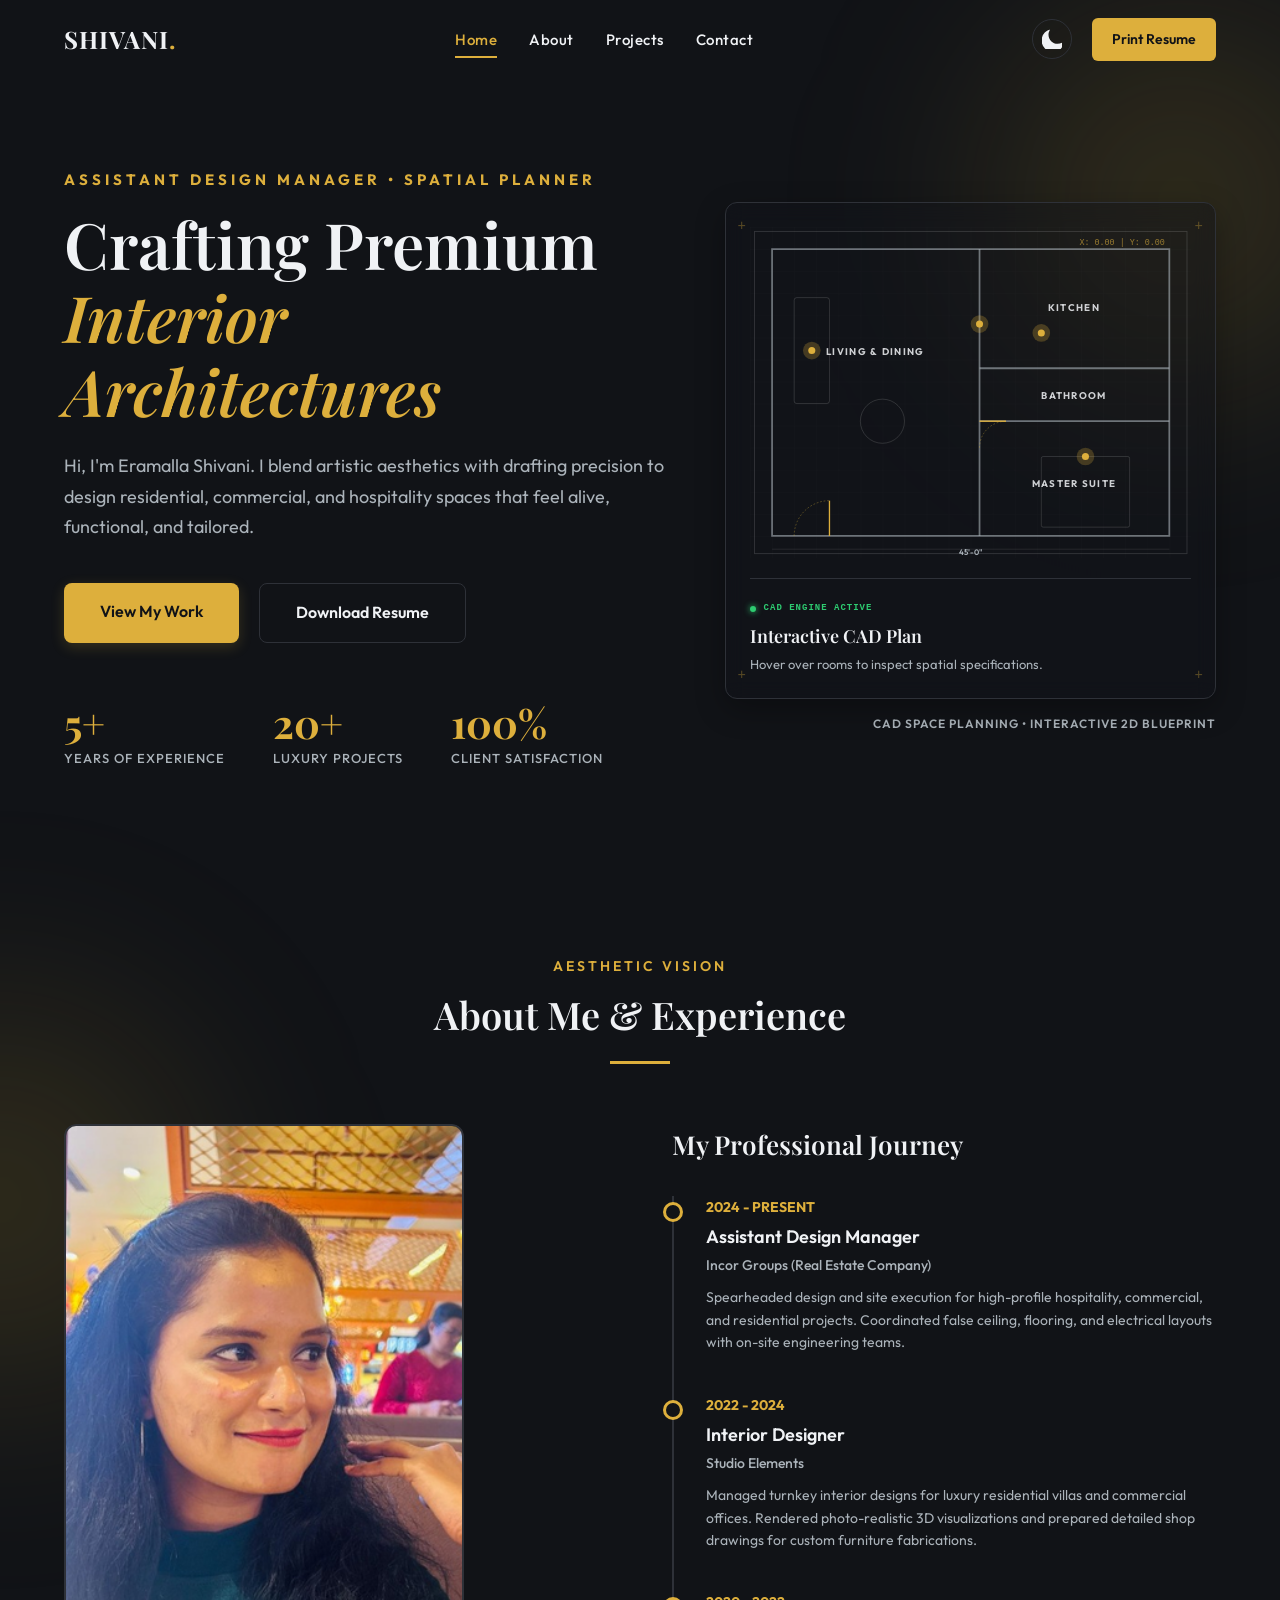
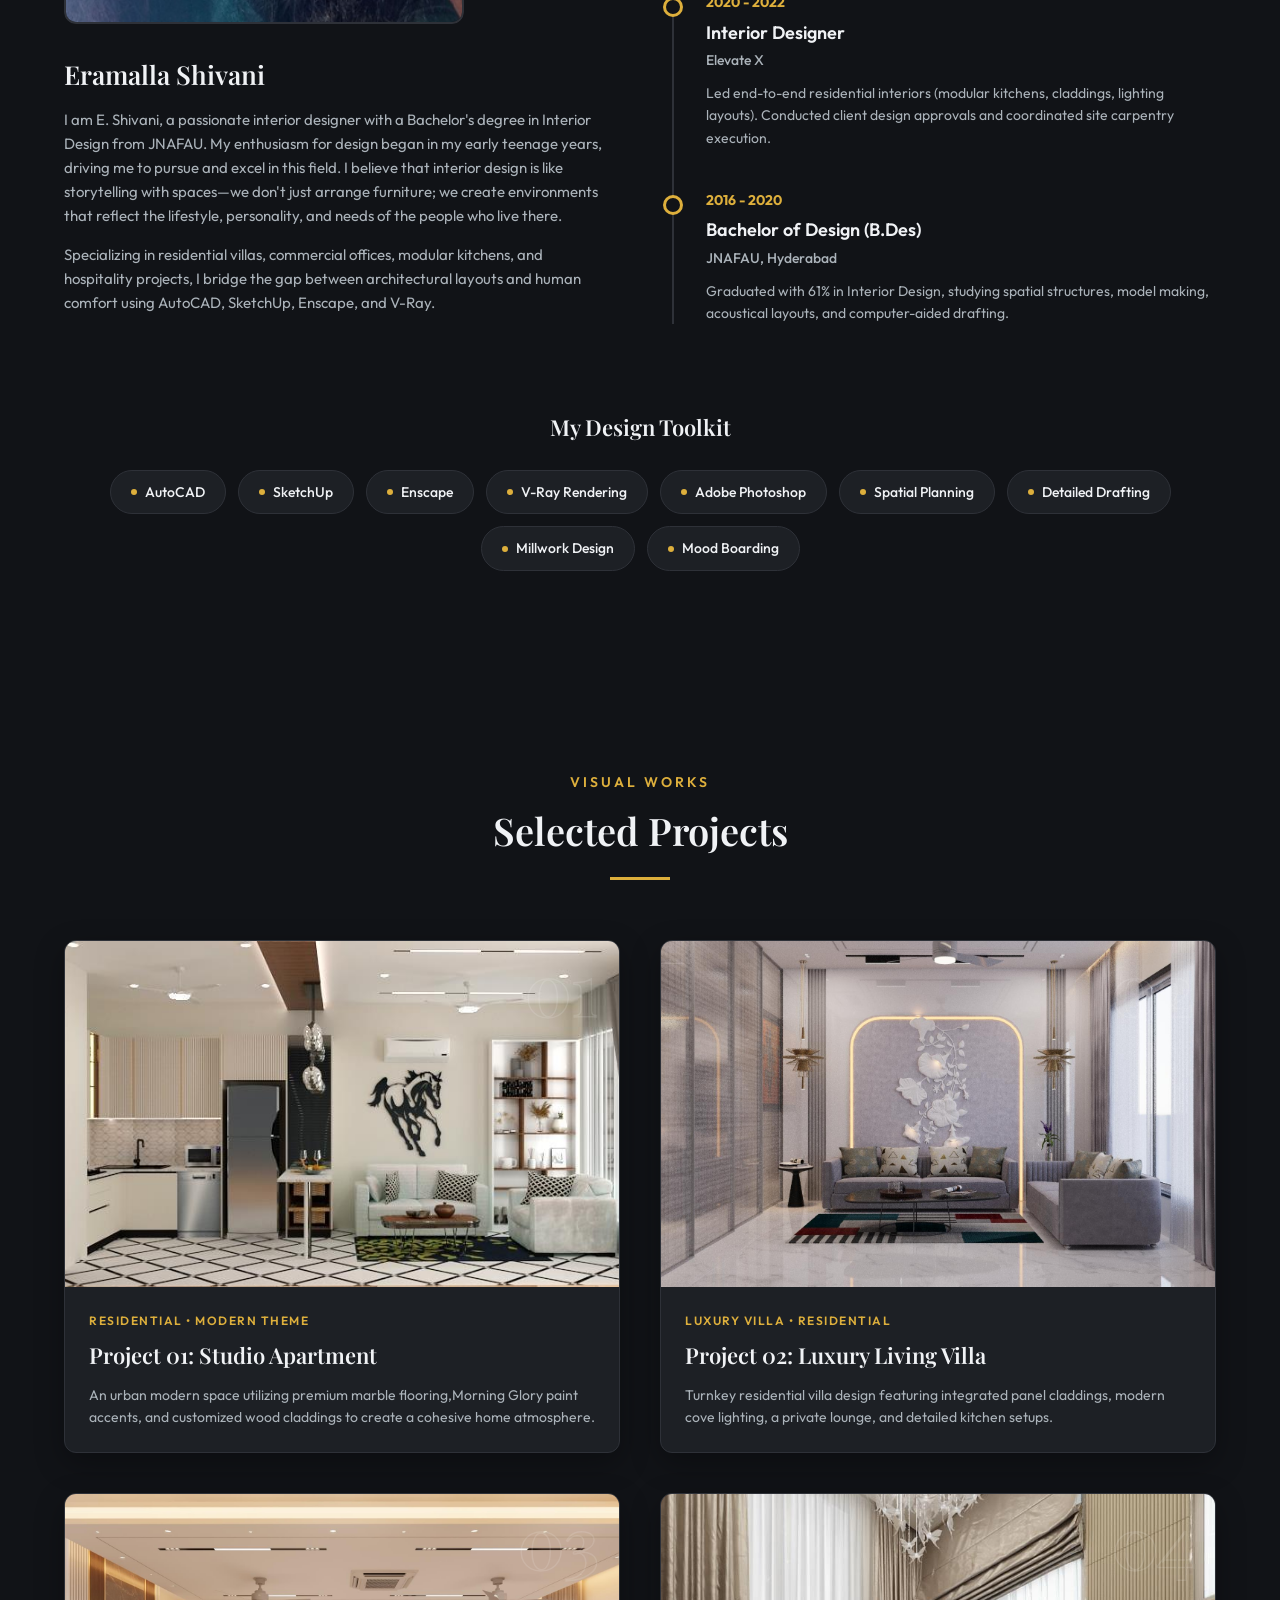
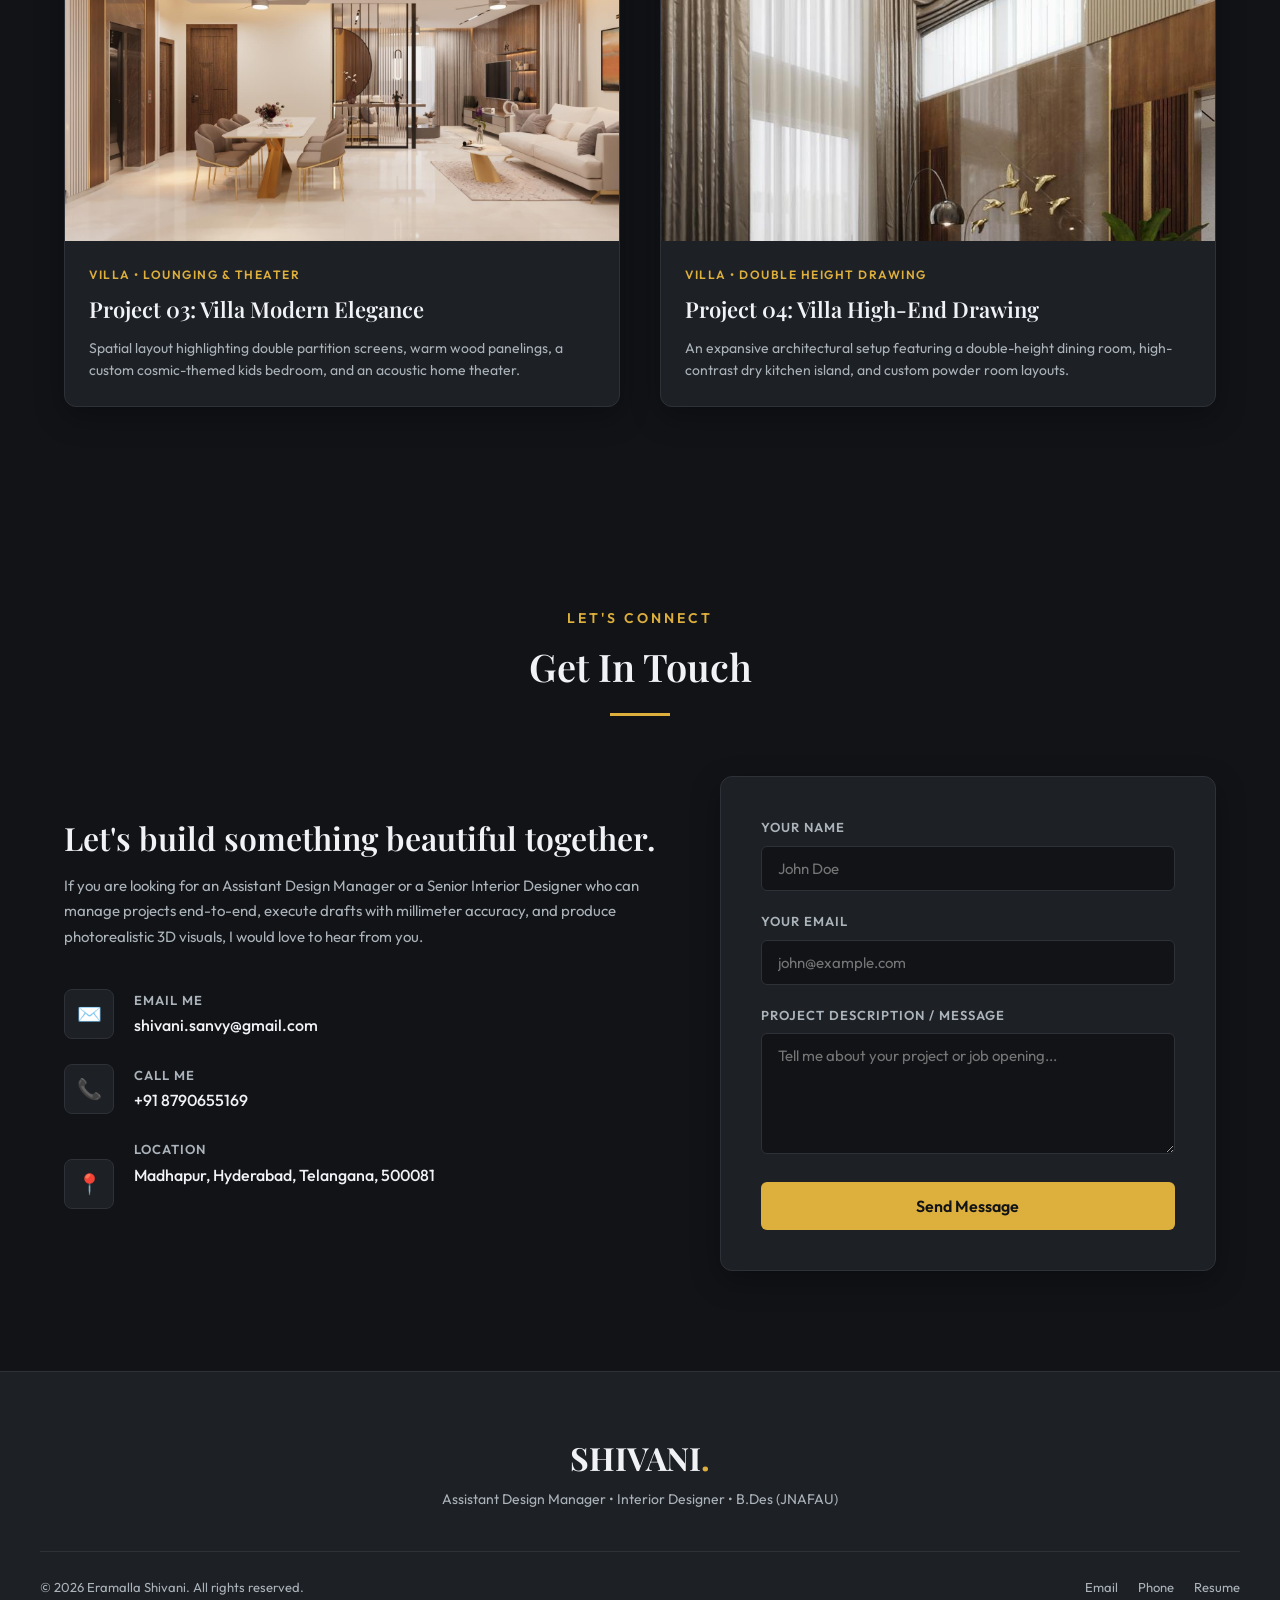
==== commit b05d6af4: "Bugfix: Clean up duplicated hero section in index.html" ====
--- a/index.html
+++ b/index.html
@@ -70,34 +70,7 @@
     <!-- Main Content -->
     <main>
         
-        <!-- Hero Section -->
-        <section class="hero-section" id="home">
-            <div class="hero-container">
-                <div class="hero-content">
-                    <span class="hero-subtitle">Assistant Design Manager &bull; Spatial Planner</span>
-                    <h1 class="hero-title">Crafting Premium <br><span class="accent-text">Interior Architectures</span></h1>
-                    <p class="hero-description">
-                        Hi, I'm Eramalla Shivani. I blend artistic aesthetics with drafting precision to design residential, commercial, and hospitality spaces that feel alive, functional, and tailored.
-                    </p>
-                    <div class="hero-cta-group">
-                        <a href="#projects" class="primary-btn">View My Work</a>
-                        <a href="ERAMALLA_SHIVANI_RESUME_ATS.html" class="secondary-btn" target="_blank">Download Resume</a>
-                    </div>
-                    <div class="hero-stats">
-                        <div class="stat-item">
-                            <span class="stat-num">5+</span>
-                            <span class="stat-label">Years of Experience</span>
-                        </div>
-                        <div class="stat-item">
-                            <span class="stat-num">20+</span>
-                            <span class="stat-label">Luxury Projects</span>
-                        </div>
-                        <div class="stat-item">
-                            <span class="stat-num">100%</span>
-                            <span class="stat-label">Client Satisfaction</span>
-                        </div>
-                    </div>
-                </div>
+
         <!-- Hero Section -->
         <section class="hero-section" id="home">
             <div class="hero-container">
